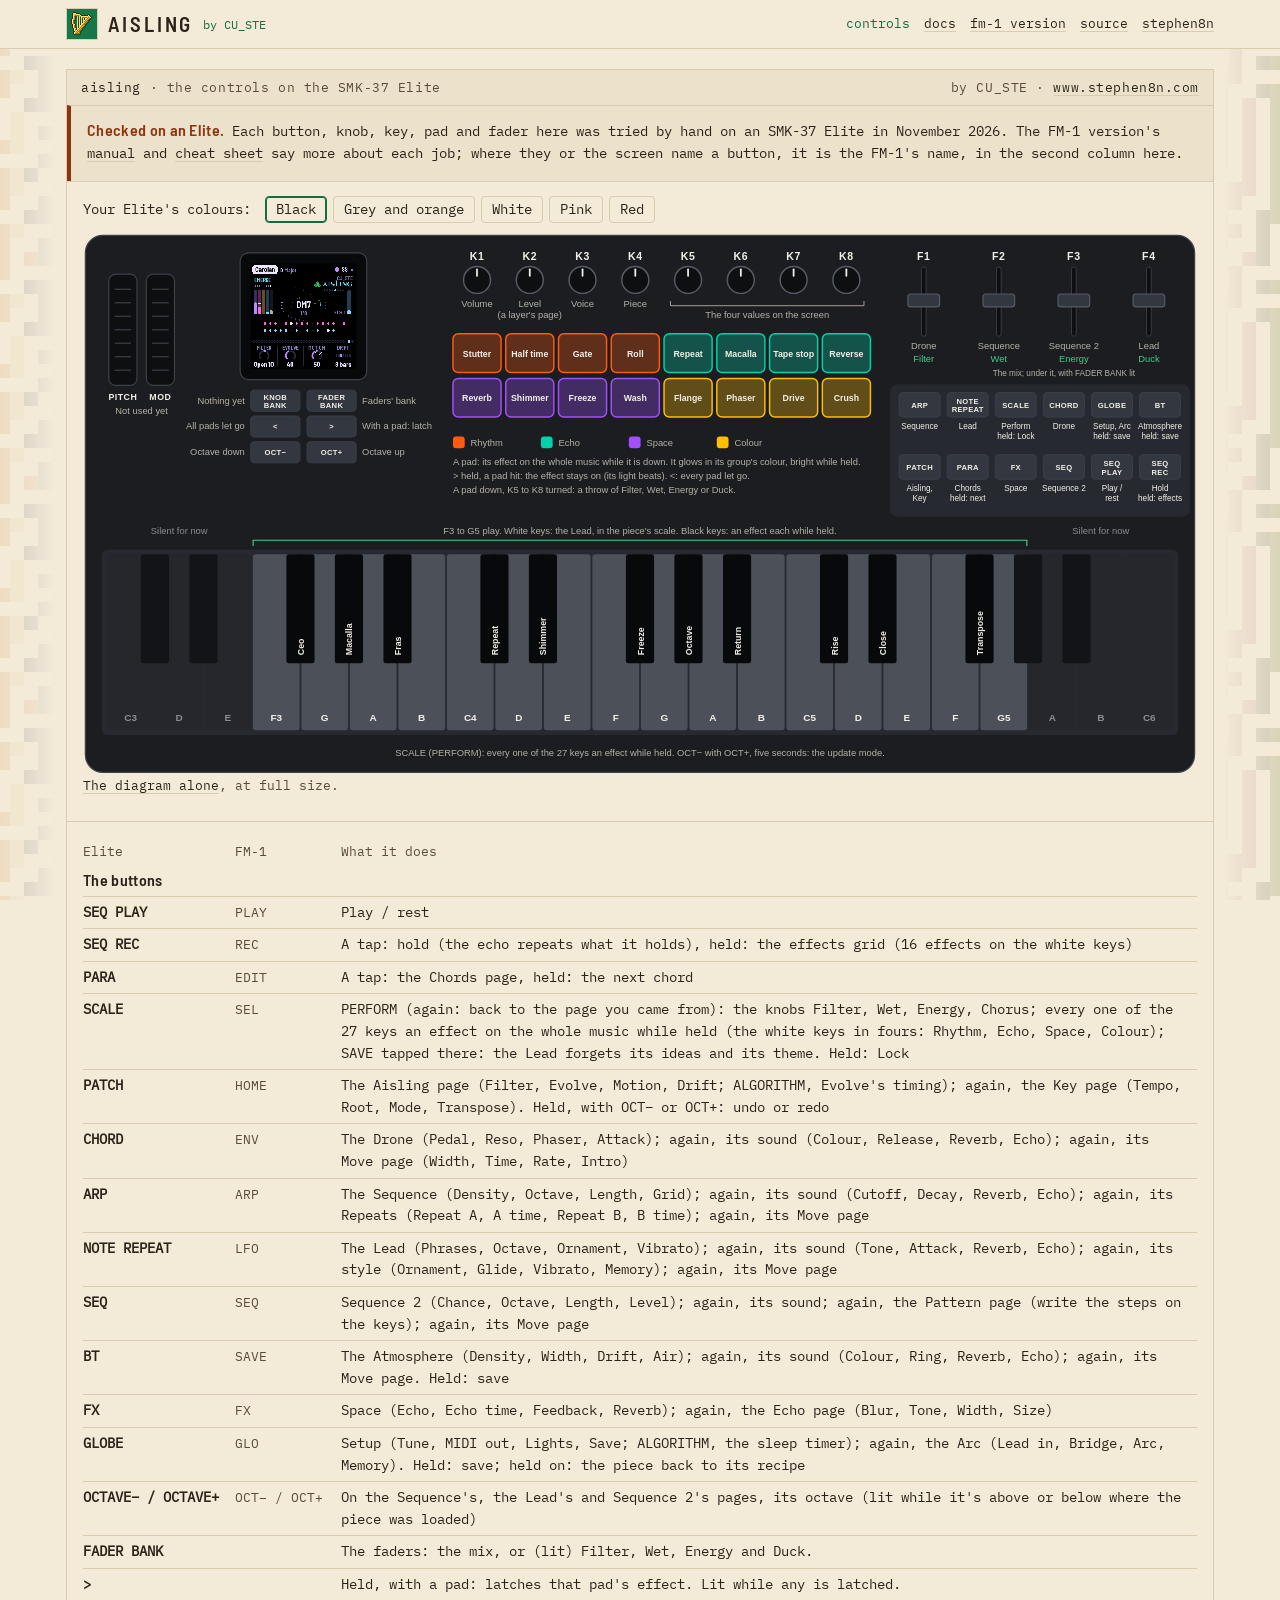
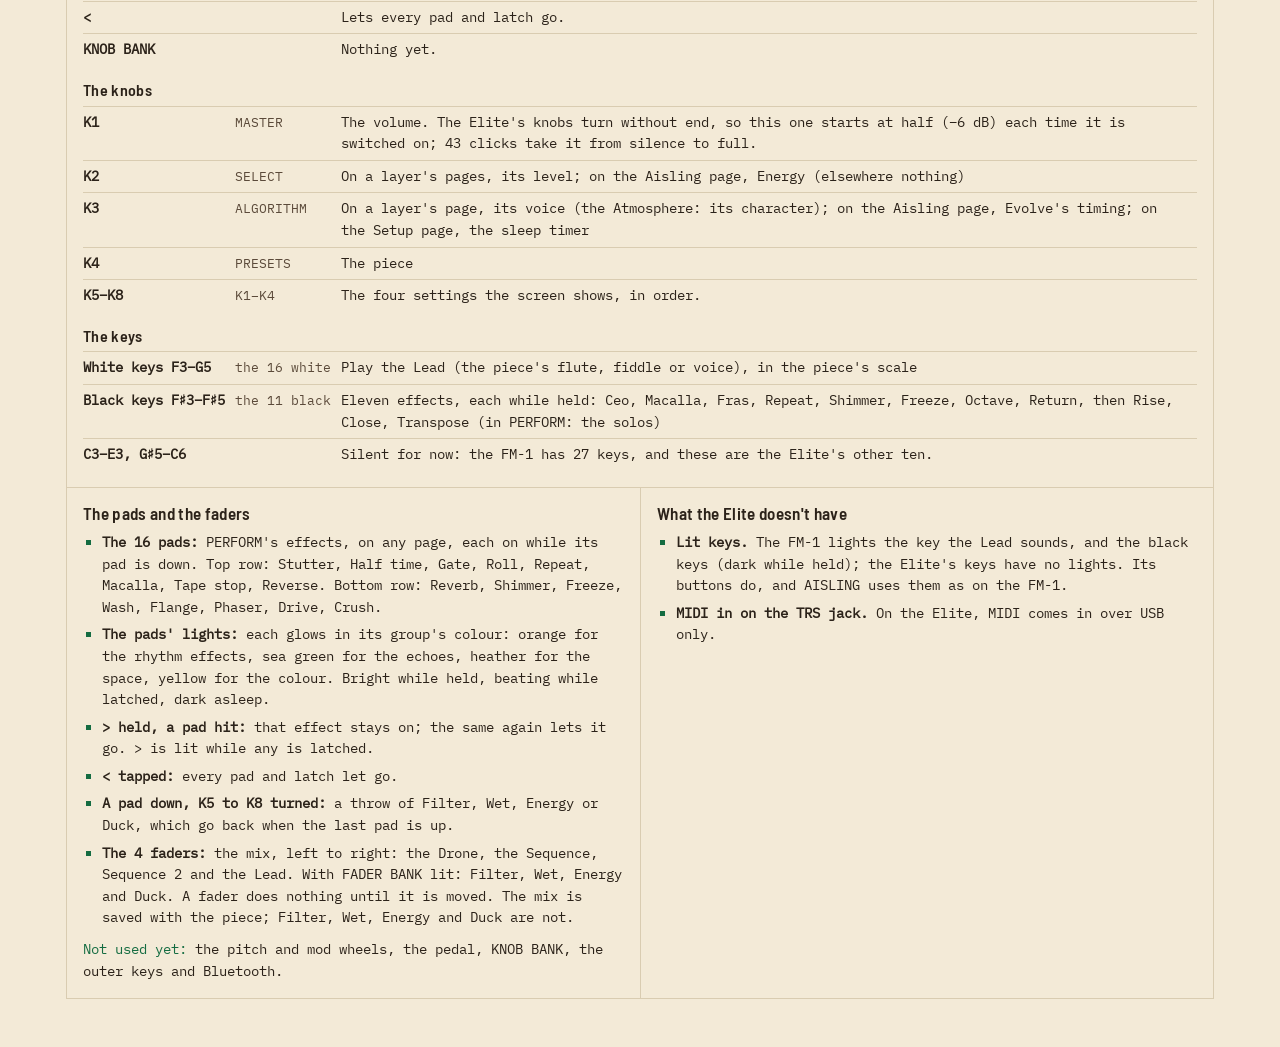
==== controls/index.html @ 92a0651e "Site for AISLING on the SMK-37 Elite (from e563127)" ====
<!doctype html>
<html lang="en">
<head>
<meta charset="utf-8">
<meta name="viewport" content="width=device-width, initial-scale=1">
<title>AISLING on the SMK-37 Elite · the controls</title>
<meta name="description" content="Which of the SMK-37 Elite's buttons, knobs and keys does each of the FM-1's jobs in AISLING, its pads and faders, and what it doesn't use yet.">
<style>
/* This site's own, on the FM-1 site's bench (web/brand/site.css) */
.notice { border-left: 4px solid var(--brand-rust); background: var(--brand-strip); }
.notice p { margin: 0 0 8px; }
.notice p:last-child { margin-bottom: 0; }
.notice strong { font: 600 16px/1.3 var(--brand-display); letter-spacing: .02em; color: var(--brand-rust); }
.pane p { margin: 0 0 10px; }
.pane p:last-child { margin-bottom: 0; }
.pane p b, td b, td i { font-weight: 400; font-style: normal; color: var(--brand-green); }
.bh { margin: 0 0 10px; }
p.small { color: var(--brand-muted); font-size: 12.5px; }
.wrap { overflow-x: auto; }
svg.skp { display: block; width: 100%; min-width: 1100px; height: auto; }
.skins { margin: 0 0 10px; }
.skins button { font: inherit; margin-left: 6px; padding: 2px 10px; border: 1px solid var(--brand-rule); border-radius: 4px;
                background: transparent; color: inherit; cursor: pointer; }
.skins button[aria-pressed="true"] { border-color: var(--brand-green); box-shadow: inset 0 0 0 1px var(--brand-green); }
table { border-collapse: collapse; width: 100%; }
th, td { text-align: left; vertical-align: top; padding: 5px 10px 5px 0; border-top: 1px solid var(--brand-rule); }
thead th { font-weight: 400; font-size: 12.5px; color: var(--brand-muted); border-top: 0; }
tbody th { font-weight: 600; white-space: nowrap; }
td.fm1 { font: 400 12.5px/1.6 var(--brand-mono); color: var(--brand-muted); white-space: nowrap; }
tr.sub th { padding-top: 14px; font: 600 16px/1.3 var(--brand-display); letter-spacing: .02em; border-top: 0; }
tbody:first-of-type tr.sub th { padding-top: 4px; }
ul.plain { list-style: square; padding-left: 1.2rem; margin: 0 0 10px; }
ul.plain li { margin: 0 0 6px; }
ul.plain li::marker { color: var(--brand-green); }
@media (max-width: 47.99rem) {
  /* a phone: each row's names on one line, what it does under them */
  thead { position: absolute; width: 1px; height: 1px; overflow: hidden; clip: rect(0 0 0 0); }
  table, tbody { display: block; }
  tr { display: grid; grid-template-columns: auto minmax(0, 1fr); column-gap: 12px; padding: 6px 0;
       border-top: 1px solid var(--brand-rule); }
  tr.sub { border-top: 0; padding: 0; }
  th, td { padding: 0; border-top: 0; }
  tbody th { white-space: normal; }
  td.fm1:not(:empty)::before { content: "FM-1 "; }
  td:last-child { grid-column: 1 / -1; padding-top: 2px; }
  tr.sub th { grid-column: 1 / -1; }
}
</style>
<link rel="canonical" href="https://stephencummins.github.io/smk37-aisling/controls/">
<meta name="theme-color" content="#f3ead7">
<link rel="icon" type="image/svg+xml" href="../favicon.svg">
<link rel="icon" type="image/png" sizes="32x32" href="../favicon-32.png">
<link rel="apple-touch-icon" href="../apple-touch-icon.png">
<link rel="preload" as="font" type="font/woff2" crossorigin href="../fonts/BarlowSemiCondensed-SemiBold.woff2">
<link rel="preload" as="font" type="font/woff2" crossorigin href="../fonts/IBMPlexMono-Regular.woff2">
<link rel="stylesheet" href="../site.css">
<script src="../wall.js" defer></script>
</head>
<body>
<div class="wall" data-art="controls" aria-hidden="true"></div>
<div class="sitebar"><div class="sitebar-in">
<a class="sitebar-home" href="../" title="AISLING: the home page"><img class="sitebar-mark" src="../mark.png" width="30" height="30" alt=""><span class="sitebar-name">AISLING</span><span class="sitebar-by">by CU_STE</span></a>
<nav class="sitebar-nav" aria-label="AISLING's pages"><a href="../controls/" title="The Elite's buttons, knobs and keys, and the FM-1 job each does" aria-current="page">controls</a><a href="../docs/" title="How the port works: the flash, the pins, building, testing, and what's still open">docs</a><a href="https://aisling.stephen8n.com/" title="AISLING on the FM-1: install it, the manual, the emulator, the visualiser">fm-1 version</a><a href="https://github.com/stephencummins/smk37-aisling" title="The code, on GitHub: one tree for the FM-1 and the Elite">source</a><a href="https://www.stephen8n.com" title="Stephen Cummins's other things">stephen8n</a></nav>
</div></div>
<main class="bench">
<div class="strip">
<h1 class="lab"><b>aisling</b> · the controls on the SMK-37 Elite</h1>
<p class="lab">by CU_STE · <a href="https://www.stephen8n.com">www.stephen8n.com</a></p>
</div>
<div class="pane notice" role="note">
<p><strong>Checked on an Elite.</strong> Each button, knob, key, pad and fader here was tried by hand on an SMK-37
Elite in November 2026. The FM-1
version's <a href="https://aisling.stephen8n.com/manual/">manual</a> and <a href="https://aisling.stephen8n.com/cheat/">cheat sheet</a> say more about each job; where
they or the screen name a button, it is the FM-1's name, in the second column here.</p>
</div>
<div class="pane wrap">
<p class="skins" id="skins" hidden>Your Elite's colours: <button type="button" value="black" aria-pressed="false">Black</button><button type="button" value="grey" aria-pressed="false">Grey and orange</button><button type="button" value="white" aria-pressed="false">White</button><button type="button" value="pink" aria-pressed="false">Pink</button><button type="button" value="red" aria-pressed="false">Red</button></p>
<svg xmlns="http://www.w3.org/2000/svg" class="skp" viewBox="0 0 1900 924" role="img" aria-label="The SMK-37 Elite's panel running AISLING, each control labelled with what it does"><style>svg.skp{--body:#1b1d21;--tray:#26292f;--edge:#3d4149;--ink:#f1efe6;--muted:#b4b1a4;--dim:#8a8d94;--trayink:#f1efe6;--knob:#0e0f11;--knobedge:#565b65;--mark:#f1efe6;--well:#0e0f11;--btn:#33373f;--btnink:#f1efe6;--cap:#33373f;--accent:#3fce86;--wheel:#0e0f11;--pad:#1b1d21;--kb:#08090a;--kboff:#131417;--kbink:#f1efe6;--kw:#4c5059;--kwoff:#25272c;--kwink:#f1efe6;--kwoffink:#8a8d94;}svg.skp[data-skin="grey"]{--body:#8d9198;--tray:#7c8087;--edge:#676b72;--ink:#111214;--muted:#222427;--dim:#3c3e42;--trayink:#111214;--knob:#ee6a1f;--knobedge:#b34a0c;--mark:#1b1d21;--well:#1b1d21;--btn:#ee6a1f;--btnink:#1b1d21;--cap:#ee6a1f;--accent:#5a1d00;--wheel:#ee6a1f;--pad:#f4f1ea;--kb:#ee6a1f;--kboff:#c99a7c;--kbink:#1b1d21;--kw:#f1efe6;--kwoff:#c4c3be;--kwink:#1b1d21;--kwoffink:#2b2d32;}svg.skp[data-skin="white"]{--body:#ecebe8;--tray:#dcdbd7;--edge:#b4b3ae;--ink:#111214;--muted:#222427;--dim:#3c3e42;--trayink:#111214;--knob:#1b1d21;--knobedge:#4a4d54;--mark:#f1efe6;--well:#1b1d21;--btn:#1b1d21;--btnink:#f1efe6;--cap:#1b1d21;--accent:#0f7a49;--wheel:#1b1d21;--pad:#f4f1ea;--kb:#0e0f11;--kboff:#55585e;--kbink:#f1efe6;--kw:#f1efe6;--kwoff:#a9aaad;--kwink:#1b1d21;--kwoffink:#2b2d32;}svg.skp[data-skin="pink"]{--body:#f2b9c6;--tray:#e6a3b3;--edge:#c98496;--ink:#111214;--muted:#222427;--dim:#3c3e42;--trayink:#111214;--knob:#1b1d21;--knobedge:#4a4d54;--mark:#f1efe6;--well:#1b1d21;--btn:#1b1d21;--btnink:#f1efe6;--cap:#1b1d21;--accent:#7a1436;--wheel:#1b1d21;--pad:#f4f1ea;--kb:#0e0f11;--kboff:#5a4a50;--kbink:#f1efe6;--kw:#f1efe6;--kwoff:#b9a4aa;--kwink:#1b1d21;--kwoffink:#2b2d32;}svg.skp[data-skin="red"]{--body:#d63a34;--tray:#bd2d28;--edge:#96211d;--ink:#ffffff;--muted:#ffe9e6;--dim:#f7c9c4;--trayink:#ffffff;--knob:#0e0f11;--knobedge:#4a4d54;--mark:#f1efe6;--well:#0e0f11;--btn:#1b1d21;--btnink:#f1efe6;--cap:#1b1d21;--accent:#ffe9a8;--wheel:#0e0f11;--pad:#1b1d21;--kb:#0e0f11;--kboff:#5a3a39;--kbink:#f1efe6;--kw:#f1efe6;--kwoff:#b08f8d;--kwink:#1b1d21;--kwoffink:#2b2d32;}svg.skp text{font-family:'Helvetica Neue', Helvetica, Arial, sans-serif}svg.skp .body{fill:var(--body);stroke:var(--edge)}svg.skp .tray{fill:var(--tray)}svg.skp .knob{fill:var(--knob);stroke:var(--knobedge)}svg.skp .mark{stroke:var(--mark)}svg.skp .well{fill:var(--well);stroke:var(--edge)}svg.skp .tick{stroke:var(--edge)}svg.skp .glass{fill:#08090a;stroke:var(--edge)}svg.skp .b{fill:var(--btn);stroke:var(--edge)}svg.skp .cap{fill:var(--cap);stroke:var(--knobedge)}svg.skp .rule{fill:none;stroke:var(--muted)}svg.skp .acc{fill:none;stroke:var(--accent)}svg.skp .lbl{font-weight:600;font-size:18px;fill:var(--ink);letter-spacing:.06em}svg.skp .lbl.small{font-size:15px}svg.skp .btn{font-weight:600;font-size:13px;fill:var(--btnink);letter-spacing:.04em}svg.skp .what{font-size:16px;fill:var(--muted)}svg.skp .what.tray{font-size:14px;fill:var(--trayink)}svg.skp .what.small{font-size:14px}svg.skp .what.green{fill:var(--accent)}svg.skp .what.dim{fill:var(--dim)}svg.skp .pad{font-weight:600;font-size:15px;fill:var(--ink)}svg.skp .key{font-weight:600;font-size:17px;fill:var(--kwink)}svg.skp .key.off{fill:var(--kwoffink)}svg.skp .fx{font-weight:600;font-size:15px;fill:var(--kbink)}svg.skp .wheel{fill:var(--wheel);stroke:var(--edge)}svg.skp .padbase{fill:var(--pad)}svg.skp .kb{fill:var(--kb)}svg.skp .kboff{fill:var(--kboff)}svg.skp .kwoff{fill:var(--kwoff)}svg.skp .kw{fill:var(--kw)}</style><rect x="4" y="4" width="1892" height="916" rx="30" class="body" stroke-width="2"/><rect x="44" y="70" width="48" height="190" rx="12" class="wheel" stroke-width="2"/><line x1="54" y1="96" x2="82" y2="96" class="tick" stroke-width="2"/><line x1="54" y1="119" x2="82" y2="119" class="tick" stroke-width="2"/><line x1="54" y1="142" x2="82" y2="142" class="tick" stroke-width="2"/><line x1="54" y1="165" x2="82" y2="165" class="tick" stroke-width="2"/><line x1="54" y1="188" x2="82" y2="188" class="tick" stroke-width="2"/><line x1="54" y1="211" x2="82" y2="211" class="tick" stroke-width="2"/><line x1="54" y1="234" x2="82" y2="234" class="tick" stroke-width="2"/><text x="68.0" y="284.0" text-anchor="middle" class="lbl small">PITCH</text><rect x="108" y="70" width="48" height="190" rx="12" class="wheel" stroke-width="2"/><line x1="118" y1="96" x2="146" y2="96" class="tick" stroke-width="2"/><line x1="118" y1="119" x2="146" y2="119" class="tick" stroke-width="2"/><line x1="118" y1="142" x2="146" y2="142" class="tick" stroke-width="2"/><line x1="118" y1="165" x2="146" y2="165" class="tick" stroke-width="2"/><line x1="118" y1="188" x2="146" y2="188" class="tick" stroke-width="2"/><line x1="118" y1="211" x2="146" y2="211" class="tick" stroke-width="2"/><line x1="118" y1="234" x2="146" y2="234" class="tick" stroke-width="2"/><text x="132.0" y="284.0" text-anchor="middle" class="lbl small">MOD</text><text x="100.0" y="308.0" text-anchor="middle" class="what">Not used yet</text><rect x="268" y="34" width="216" height="216" rx="14" class="glass" stroke-width="2"/><image x="286" y="52" width="180" height="180" href="[data-uri]" style="image-rendering:pixelated"/><rect x="286" y="268" width="84" height="36" rx="7" class="b" stroke-width="1.5"/><text x="328.0" y="284.0" text-anchor="middle" class="btn">KNOB</text><text x="328.0" y="299.0" text-anchor="middle" class="btn">BANK</text><text x="276.0" y="291.0" text-anchor="end" class="what">Nothing yet</text><rect x="382" y="268" width="84" height="36" rx="7" class="b" stroke-width="1.5"/><text x="424.0" y="284.0" text-anchor="middle" class="btn">FADER</text><text x="424.0" y="299.0" text-anchor="middle" class="btn">BANK</text><text x="476.0" y="291.0" text-anchor="start" class="what">Faders' bank</text><rect x="286" y="312" width="84" height="36" rx="7" class="b" stroke-width="1.5"/><text x="328.0" y="335.0" text-anchor="middle" class="btn">&lt;</text><text x="276.0" y="335.0" text-anchor="end" class="what">All pads let go</text><rect x="382" y="312" width="84" height="36" rx="7" class="b" stroke-width="1.5"/><text x="424.0" y="335.0" text-anchor="middle" class="btn">&gt;</text><text x="476.0" y="335.0" text-anchor="start" class="what">With a pad: latch</text><rect x="286" y="356" width="84" height="36" rx="7" class="b" stroke-width="1.5"/><text x="328.0" y="379.0" text-anchor="middle" class="btn">OCT−</text><text x="276.0" y="379.0" text-anchor="end" class="what">Octave down</text><rect x="382" y="356" width="84" height="36" rx="7" class="b" stroke-width="1.5"/><text x="424.0" y="379.0" text-anchor="middle" class="btn">OCT+</text><text x="476.0" y="379.0" text-anchor="start" class="what">Octave up</text><circle cx="672" cy="80" r="23" class="knob" stroke-width="2.5"/><line x1="672" y1="62" x2="672" y2="73" class="mark" stroke-width="3" stroke-linecap="round"/><text x="672.0" y="46.0" text-anchor="middle" class="lbl">K1</text><text x="672.0" y="126.0" text-anchor="middle" class="what">Volume</text><circle cx="762" cy="80" r="23" class="knob" stroke-width="2.5"/><line x1="762" y1="62" x2="762" y2="73" class="mark" stroke-width="3" stroke-linecap="round"/><text x="762.0" y="46.0" text-anchor="middle" class="lbl">K2</text><text x="762.0" y="126.0" text-anchor="middle" class="what">Level</text><text x="762.0" y="145.0" text-anchor="middle" class="what">(a layer's page)</text><circle cx="852" cy="80" r="23" class="knob" stroke-width="2.5"/><line x1="852" y1="62" x2="852" y2="73" class="mark" stroke-width="3" stroke-linecap="round"/><text x="852.0" y="46.0" text-anchor="middle" class="lbl">K3</text><text x="852.0" y="126.0" text-anchor="middle" class="what">Voice</text><circle cx="942" cy="80" r="23" class="knob" stroke-width="2.5"/><line x1="942" y1="62" x2="942" y2="73" class="mark" stroke-width="3" stroke-linecap="round"/><text x="942.0" y="46.0" text-anchor="middle" class="lbl">K4</text><text x="942.0" y="126.0" text-anchor="middle" class="what">Piece</text><circle cx="1032" cy="80" r="23" class="knob" stroke-width="2.5"/><line x1="1032" y1="62" x2="1032" y2="73" class="mark" stroke-width="3" stroke-linecap="round"/><text x="1032.0" y="46.0" text-anchor="middle" class="lbl">K5</text><circle cx="1122" cy="80" r="23" class="knob" stroke-width="2.5"/><line x1="1122" y1="62" x2="1122" y2="73" class="mark" stroke-width="3" stroke-linecap="round"/><text x="1122.0" y="46.0" text-anchor="middle" class="lbl">K6</text><circle cx="1212" cy="80" r="23" class="knob" stroke-width="2.5"/><line x1="1212" y1="62" x2="1212" y2="73" class="mark" stroke-width="3" stroke-linecap="round"/><text x="1212.0" y="46.0" text-anchor="middle" class="lbl">K7</text><circle cx="1302" cy="80" r="23" class="knob" stroke-width="2.5"/><line x1="1302" y1="62" x2="1302" y2="73" class="mark" stroke-width="3" stroke-linecap="round"/><text x="1302.0" y="46.0" text-anchor="middle" class="lbl">K8</text><path d="M1002 116 v8 H1332 v-8" class="rule" stroke-width="1.5"/><text x="1167.0" y="145.0" text-anchor="middle" class="what">The four values on the screen</text><rect x="631" y="172" width="82" height="66" rx="9" class="padbase"/><rect x="631" y="172" width="82" height="66" rx="9" fill="#FF5A10" fill-opacity=".3" stroke="#FF5A10" stroke-width="2.5"/><text x="672.0" y="211.0" text-anchor="middle" class="pad">Stutter</text><rect x="721" y="172" width="82" height="66" rx="9" class="padbase"/><rect x="721" y="172" width="82" height="66" rx="9" fill="#FF5A10" fill-opacity=".3" stroke="#FF5A10" stroke-width="2.5"/><text x="762.0" y="211.0" text-anchor="middle" class="pad">Half time</text><rect x="811" y="172" width="82" height="66" rx="9" class="padbase"/><rect x="811" y="172" width="82" height="66" rx="9" fill="#FF5A10" fill-opacity=".3" stroke="#FF5A10" stroke-width="2.5"/><text x="852.0" y="211.0" text-anchor="middle" class="pad">Gate</text><rect x="901" y="172" width="82" height="66" rx="9" class="padbase"/><rect x="901" y="172" width="82" height="66" rx="9" fill="#FF5A10" fill-opacity=".3" stroke="#FF5A10" stroke-width="2.5"/><text x="942.0" y="211.0" text-anchor="middle" class="pad">Roll</text><rect x="991" y="172" width="82" height="66" rx="9" class="padbase"/><rect x="991" y="172" width="82" height="66" rx="9" fill="#00D2AA" fill-opacity=".3" stroke="#00D2AA" stroke-width="2.5"/><text x="1032.0" y="211.0" text-anchor="middle" class="pad">Repeat</text><rect x="1081" y="172" width="82" height="66" rx="9" class="padbase"/><rect x="1081" y="172" width="82" height="66" rx="9" fill="#00D2AA" fill-opacity=".3" stroke="#00D2AA" stroke-width="2.5"/><text x="1122.0" y="211.0" text-anchor="middle" class="pad">Macalla</text><rect x="1171" y="172" width="82" height="66" rx="9" class="padbase"/><rect x="1171" y="172" width="82" height="66" rx="9" fill="#00D2AA" fill-opacity=".3" stroke="#00D2AA" stroke-width="2.5"/><text x="1212.0" y="211.0" text-anchor="middle" class="pad">Tape stop</text><rect x="1261" y="172" width="82" height="66" rx="9" class="padbase"/><rect x="1261" y="172" width="82" height="66" rx="9" fill="#00D2AA" fill-opacity=".3" stroke="#00D2AA" stroke-width="2.5"/><text x="1302.0" y="211.0" text-anchor="middle" class="pad">Reverse</text><rect x="631" y="248" width="82" height="66" rx="9" class="padbase"/><rect x="631" y="248" width="82" height="66" rx="9" fill="#A050FF" fill-opacity=".3" stroke="#A050FF" stroke-width="2.5"/><text x="672.0" y="287.0" text-anchor="middle" class="pad">Reverb</text><rect x="721" y="248" width="82" height="66" rx="9" class="padbase"/><rect x="721" y="248" width="82" height="66" rx="9" fill="#A050FF" fill-opacity=".3" stroke="#A050FF" stroke-width="2.5"/><text x="762.0" y="287.0" text-anchor="middle" class="pad">Shimmer</text><rect x="811" y="248" width="82" height="66" rx="9" class="padbase"/><rect x="811" y="248" width="82" height="66" rx="9" fill="#A050FF" fill-opacity=".3" stroke="#A050FF" stroke-width="2.5"/><text x="852.0" y="287.0" text-anchor="middle" class="pad">Freeze</text><rect x="901" y="248" width="82" height="66" rx="9" class="padbase"/><rect x="901" y="248" width="82" height="66" rx="9" fill="#A050FF" fill-opacity=".3" stroke="#A050FF" stroke-width="2.5"/><text x="942.0" y="287.0" text-anchor="middle" class="pad">Wash</text><rect x="991" y="248" width="82" height="66" rx="9" class="padbase"/><rect x="991" y="248" width="82" height="66" rx="9" fill="#FFBE00" fill-opacity=".3" stroke="#FFBE00" stroke-width="2.5"/><text x="1032.0" y="287.0" text-anchor="middle" class="pad">Flange</text><rect x="1081" y="248" width="82" height="66" rx="9" class="padbase"/><rect x="1081" y="248" width="82" height="66" rx="9" fill="#FFBE00" fill-opacity=".3" stroke="#FFBE00" stroke-width="2.5"/><text x="1122.0" y="287.0" text-anchor="middle" class="pad">Phaser</text><rect x="1171" y="248" width="82" height="66" rx="9" class="padbase"/><rect x="1171" y="248" width="82" height="66" rx="9" fill="#FFBE00" fill-opacity=".3" stroke="#FFBE00" stroke-width="2.5"/><text x="1212.0" y="287.0" text-anchor="middle" class="pad">Drive</text><rect x="1261" y="248" width="82" height="66" rx="9" class="padbase"/><rect x="1261" y="248" width="82" height="66" rx="9" fill="#FFBE00" fill-opacity=".3" stroke="#FFBE00" stroke-width="2.5"/><text x="1302.0" y="287.0" text-anchor="middle" class="pad">Crush</text><rect x="631" y="347" width="20" height="20" rx="5" fill="#FF5A10"/><text x="661.0" y="363.0" text-anchor="start" class="what">Rhythm</text><rect x="781" y="347" width="20" height="20" rx="5" fill="#00D2AA"/><text x="811.0" y="363.0" text-anchor="start" class="what">Echo</text><rect x="931" y="347" width="20" height="20" rx="5" fill="#A050FF"/><text x="961.0" y="363.0" text-anchor="start" class="what">Space</text><rect x="1081" y="347" width="20" height="20" rx="5" fill="#FFBE00"/><text x="1111.0" y="363.0" text-anchor="start" class="what">Colour</text><text x="631.0" y="396.0" text-anchor="start" class="what">A pad: its effect on the whole music while it is down. It glows in its group's colour, bright while held.</text><text x="631.0" y="420.0" text-anchor="start" class="what">&gt; held, a pad hit: the effect stays on (its light beats).   &lt;: every pad let go.</text><text x="631.0" y="444.0" text-anchor="start" class="what">A pad down, K5 to K8 turned: a throw of Filter, Wet, Energy or Duck.</text><text x="1434.0" y="46.0" text-anchor="middle" class="lbl">F1</text><rect x="1430" y="58" width="8" height="118" rx="4" class="well" stroke-width="1.5"/><rect x="1407" y="104" width="54" height="22" rx="5" class="cap" stroke-width="2"/><text x="1434.0" y="198.0" text-anchor="middle" class="what">Drone</text><text x="1434.0" y="220.0" text-anchor="middle" class="what green">Filter</text><text x="1562.0" y="46.0" text-anchor="middle" class="lbl">F2</text><rect x="1558" y="58" width="8" height="118" rx="4" class="well" stroke-width="1.5"/><rect x="1535" y="104" width="54" height="22" rx="5" class="cap" stroke-width="2"/><text x="1562.0" y="198.0" text-anchor="middle" class="what">Sequence</text><text x="1562.0" y="220.0" text-anchor="middle" class="what green">Wet</text><text x="1690.0" y="46.0" text-anchor="middle" class="lbl">F3</text><rect x="1686" y="58" width="8" height="118" rx="4" class="well" stroke-width="1.5"/><rect x="1663" y="104" width="54" height="22" rx="5" class="cap" stroke-width="2"/><text x="1690.0" y="198.0" text-anchor="middle" class="what">Sequence 2</text><text x="1690.0" y="220.0" text-anchor="middle" class="what green">Energy</text><text x="1818.0" y="46.0" text-anchor="middle" class="lbl">F4</text><rect x="1814" y="58" width="8" height="118" rx="4" class="well" stroke-width="1.5"/><rect x="1791" y="104" width="54" height="22" rx="5" class="cap" stroke-width="2"/><text x="1818.0" y="198.0" text-anchor="middle" class="what">Lead</text><text x="1818.0" y="220.0" text-anchor="middle" class="what green">Duck</text><text x="1673.0" y="244.0" text-anchor="middle" class="what small">The mix; under it, with FADER BANK lit</text><rect x="1376" y="258" width="512" height="226" rx="14" class="tray"/><rect x="1392" y="272" width="70" height="42" rx="7" class="b" stroke-width="1.5"/><text x="1427.0" y="298.0" text-anchor="middle" class="btn">ARP</text><text x="1427.0" y="334.0" text-anchor="middle" class="what tray">Sequence</text><rect x="1474" y="272" width="70" height="42" rx="7" class="b" stroke-width="1.5"/><text x="1509.0" y="291.0" text-anchor="middle" class="btn">NOTE</text><text x="1509.0" y="306.0" text-anchor="middle" class="btn">REPEAT</text><text x="1509.0" y="334.0" text-anchor="middle" class="what tray">Lead</text><rect x="1556" y="272" width="70" height="42" rx="7" class="b" stroke-width="1.5"/><text x="1591.0" y="298.0" text-anchor="middle" class="btn">SCALE</text><text x="1591.0" y="334.0" text-anchor="middle" class="what tray">Perform</text><text x="1591.0" y="351.0" text-anchor="middle" class="what tray">held: Lock</text><rect x="1638" y="272" width="70" height="42" rx="7" class="b" stroke-width="1.5"/><text x="1673.0" y="298.0" text-anchor="middle" class="btn">CHORD</text><text x="1673.0" y="334.0" text-anchor="middle" class="what tray">Drone</text><rect x="1720" y="272" width="70" height="42" rx="7" class="b" stroke-width="1.5"/><text x="1755.0" y="298.0" text-anchor="middle" class="btn">GLOBE</text><text x="1755.0" y="334.0" text-anchor="middle" class="what tray">Setup, Arc</text><text x="1755.0" y="351.0" text-anchor="middle" class="what tray">held: save</text><rect x="1802" y="272" width="70" height="42" rx="7" class="b" stroke-width="1.5"/><text x="1837.0" y="298.0" text-anchor="middle" class="btn">BT</text><text x="1837.0" y="334.0" text-anchor="middle" class="what tray">Atmosphere</text><text x="1837.0" y="351.0" text-anchor="middle" class="what tray">held: save</text><rect x="1392" y="378" width="70" height="42" rx="7" class="b" stroke-width="1.5"/><text x="1427.0" y="404.0" text-anchor="middle" class="btn">PATCH</text><text x="1427.0" y="440.0" text-anchor="middle" class="what tray">Aisling,</text><text x="1427.0" y="457.0" text-anchor="middle" class="what tray">Key</text><rect x="1474" y="378" width="70" height="42" rx="7" class="b" stroke-width="1.5"/><text x="1509.0" y="404.0" text-anchor="middle" class="btn">PARA</text><text x="1509.0" y="440.0" text-anchor="middle" class="what tray">Chords</text><text x="1509.0" y="457.0" text-anchor="middle" class="what tray">held: next</text><rect x="1556" y="378" width="70" height="42" rx="7" class="b" stroke-width="1.5"/><text x="1591.0" y="404.0" text-anchor="middle" class="btn">FX</text><text x="1591.0" y="440.0" text-anchor="middle" class="what tray">Space</text><rect x="1638" y="378" width="70" height="42" rx="7" class="b" stroke-width="1.5"/><text x="1673.0" y="404.0" text-anchor="middle" class="btn">SEQ</text><text x="1673.0" y="440.0" text-anchor="middle" class="what tray">Sequence 2</text><rect x="1720" y="378" width="70" height="42" rx="7" class="b" stroke-width="1.5"/><text x="1755.0" y="397.0" text-anchor="middle" class="btn">SEQ</text><text x="1755.0" y="412.0" text-anchor="middle" class="btn">PLAY</text><text x="1755.0" y="440.0" text-anchor="middle" class="what tray">Play /</text><text x="1755.0" y="457.0" text-anchor="middle" class="what tray">rest</text><rect x="1802" y="378" width="70" height="42" rx="7" class="b" stroke-width="1.5"/><text x="1837.0" y="397.0" text-anchor="middle" class="btn">SEQ</text><text x="1837.0" y="412.0" text-anchor="middle" class="btn">REC</text><text x="1837.0" y="440.0" text-anchor="middle" class="what tray">Hold</text><text x="1837.0" y="457.0" text-anchor="middle" class="what tray">held: effects</text><rect x="32" y="540" width="1836" height="316" rx="10" class="tray"/><rect x="41.5" y="548" width="79.7" height="300" rx="5" class="kwoff"/><text x="81.4" y="832.0" text-anchor="middle" class="key off">C3</text><rect x="124.2" y="548" width="79.7" height="300" rx="5" class="kwoff"/><text x="164.1" y="832.0" text-anchor="middle" class="key off">D</text><rect x="207.0" y="548" width="79.7" height="300" rx="5" class="kwoff"/><text x="246.8" y="832.0" text-anchor="middle" class="key off">E</text><rect x="289.7" y="548" width="79.7" height="300" rx="5" class="kw"/><text x="329.5" y="832.0" text-anchor="middle" class="key">F3</text><rect x="372.4" y="548" width="79.7" height="300" rx="5" class="kw"/><text x="412.3" y="832.0" text-anchor="middle" class="key">G</text><rect x="455.1" y="548" width="79.7" height="300" rx="5" class="kw"/><text x="495.0" y="832.0" text-anchor="middle" class="key">A</text><rect x="537.9" y="548" width="79.7" height="300" rx="5" class="kw"/><text x="577.7" y="832.0" text-anchor="middle" class="key">B</text><rect x="620.6" y="548" width="79.7" height="300" rx="5" class="kw"/><text x="660.5" y="832.0" text-anchor="middle" class="key">C4</text><rect x="703.3" y="548" width="79.7" height="300" rx="5" class="kw"/><text x="743.2" y="832.0" text-anchor="middle" class="key">D</text><rect x="786.0" y="548" width="79.7" height="300" rx="5" class="kw"/><text x="825.9" y="832.0" text-anchor="middle" class="key">E</text><rect x="868.8" y="548" width="79.7" height="300" rx="5" class="kw"/><text x="908.6" y="832.0" text-anchor="middle" class="key">F</text><rect x="951.5" y="548" width="79.7" height="300" rx="5" class="kw"/><text x="991.4" y="832.0" text-anchor="middle" class="key">G</text><rect x="1034.2" y="548" width="79.7" height="300" rx="5" class="kw"/><text x="1074.1" y="832.0" text-anchor="middle" class="key">A</text><rect x="1117.0" y="548" width="79.7" height="300" rx="5" class="kw"/><text x="1156.8" y="832.0" text-anchor="middle" class="key">B</text><rect x="1199.7" y="548" width="79.7" height="300" rx="5" class="kw"/><text x="1239.5" y="832.0" text-anchor="middle" class="key">C5</text><rect x="1282.4" y="548" width="79.7" height="300" rx="5" class="kw"/><text x="1322.3" y="832.0" text-anchor="middle" class="key">D</text><rect x="1365.1" y="548" width="79.7" height="300" rx="5" class="kw"/><text x="1405.0" y="832.0" text-anchor="middle" class="key">E</text><rect x="1447.9" y="548" width="79.7" height="300" rx="5" class="kw"/><text x="1487.7" y="832.0" text-anchor="middle" class="key">F</text><rect x="1530.6" y="548" width="79.7" height="300" rx="5" class="kw"/><text x="1570.5" y="832.0" text-anchor="middle" class="key">G5</text><rect x="1613.3" y="548" width="79.7" height="300" rx="5" class="kwoff"/><text x="1653.2" y="832.0" text-anchor="middle" class="key off">A</text><rect x="1696.0" y="548" width="79.7" height="300" rx="5" class="kwoff"/><text x="1735.9" y="832.0" text-anchor="middle" class="key off">B</text><rect x="1778.8" y="548" width="79.7" height="300" rx="5" class="kwoff"/><text x="1818.6" y="832.0" text-anchor="middle" class="key off">C6</text><rect x="98.7" y="548" width="48" height="186" rx="4" class="kboff"/><rect x="181.5" y="548" width="48" height="186" rx="4" class="kboff"/><rect x="346.9" y="548" width="48" height="186" rx="4" class="kb"/><text transform="translate(376.9 720) rotate(-90)" class="fx">Ceo</text><rect x="429.6" y="548" width="48" height="186" rx="4" class="kb"/><text transform="translate(459.6 720) rotate(-90)" class="fx">Macalla</text><rect x="512.4" y="548" width="48" height="186" rx="4" class="kb"/><text transform="translate(542.4 720) rotate(-90)" class="fx">Fras</text><rect x="677.8" y="548" width="48" height="186" rx="4" class="kb"/><text transform="translate(707.8 720) rotate(-90)" class="fx">Repeat</text><rect x="760.5" y="548" width="48" height="186" rx="4" class="kb"/><text transform="translate(790.5 720) rotate(-90)" class="fx">Shimmer</text><rect x="926.0" y="548" width="48" height="186" rx="4" class="kb"/><text transform="translate(956.0 720) rotate(-90)" class="fx">Freeze</text><rect x="1008.7" y="548" width="48" height="186" rx="4" class="kb"/><text transform="translate(1038.7 720) rotate(-90)" class="fx">Octave</text><rect x="1091.5" y="548" width="48" height="186" rx="4" class="kb"/><text transform="translate(1121.5 720) rotate(-90)" class="fx">Return</text><rect x="1256.9" y="548" width="48" height="186" rx="4" class="kb"/><text transform="translate(1286.9 720) rotate(-90)" class="fx">Rise</text><rect x="1339.6" y="548" width="48" height="186" rx="4" class="kb"/><text transform="translate(1369.6 720) rotate(-90)" class="fx">Close</text><rect x="1505.1" y="548" width="48" height="186" rx="4" class="kb"/><text transform="translate(1535.1 720) rotate(-90)" class="fx">Transpose</text><rect x="1587.8" y="548" width="48" height="186" rx="4" class="kboff"/><rect x="1670.5" y="548" width="48" height="186" rx="4" class="kboff"/><path d="M290.2 534 v-10 H1609.8 v10" class="acc" stroke-width="2"/><text x="950.0" y="514.0" text-anchor="middle" class="what">F3 to G5 play. White keys: the Lead, in the piece's scale. Black keys: an effect each while held.</text><text x="164.1" y="514.0" text-anchor="middle" class="what dim">Silent for now</text><text x="1735.9" y="514.0" text-anchor="middle" class="what dim">Silent for now</text><text x="950.0" y="892.0" text-anchor="middle" class="what">SCALE (PERFORM): every one of the 27 keys an effect while held.   OCT− with OCT+, five seconds: the update mode.</text></svg>
<p class="small"><a href="../img/smk37-panel.svg">The diagram alone</a>, at full size.</p>
<script>
(function () {
  var svg = document.querySelector("svg.skp"), bar = document.getElementById("skins"), key = "aisling-smk37-skin";
  function set(k) {
    svg.setAttribute("data-skin", k);
    bar.querySelectorAll("button").forEach(function (b) { b.setAttribute("aria-pressed", b.value === k ? "true" : "false"); });
  }
  var k = "black";
  try { k = localStorage.getItem(key) || k; } catch (e) {}
  bar.hidden = false;
  set(bar.querySelector('button[value="' + k + '"]') ? k : "black");
  bar.addEventListener("click", function (e) {
    if (e.target.tagName !== "BUTTON") return;
    set(e.target.value);
    try { localStorage.setItem(key, e.target.value); } catch (x) {}
  });
})();
</script>
</div>
<div class="pane wrap">
<table>
<thead><tr><th scope="col">Elite</th><th scope="col">FM-1</th><th scope="col">What it does</th></tr></thead>
<tbody>
<tr class="sub"><th scope="rowgroup" colspan="3">The buttons</th></tr>
<tr><th scope="row">SEQ PLAY</th><td class="fm1">PLAY</td><td>Play / rest</td></tr>
<tr><th scope="row">SEQ REC</th><td class="fm1">REC</td><td>A tap: hold (the echo repeats what it holds), held: the effects grid (16 effects on the white keys)</td></tr>
<tr><th scope="row">PARA</th><td class="fm1">EDIT</td><td>A tap: the Chords page, held: the next chord</td></tr>
<tr><th scope="row">SCALE</th><td class="fm1">SEL</td><td>PERFORM (again: back to the page you came from): the knobs Filter, Wet, Energy, Chorus; every one of the 27 keys an effect on the whole music while held (the white keys in fours: Rhythm, Echo, Space, Colour); SAVE tapped there: the Lead forgets its ideas and its theme. Held: Lock</td></tr>
<tr><th scope="row">PATCH</th><td class="fm1">HOME</td><td>The Aisling page (Filter, Evolve, Motion, Drift; ALGORITHM, Evolve's timing); again, the Key page (Tempo, Root, Mode, Transpose). Held, with OCT− or OCT+: undo or redo</td></tr>
<tr><th scope="row">CHORD</th><td class="fm1">ENV</td><td>The Drone (Pedal, Reso, Phaser, Attack); again, its sound (Colour, Release, Reverb, Echo); again, its Move page (Width, Time, Rate, Intro)</td></tr>
<tr><th scope="row">ARP</th><td class="fm1">ARP</td><td>The Sequence (Density, Octave, Length, Grid); again, its sound (Cutoff, Decay, Reverb, Echo); again, its Repeats (Repeat A, A time, Repeat B, B time); again, its Move page</td></tr>
<tr><th scope="row">NOTE REPEAT</th><td class="fm1">LFO</td><td>The Lead (Phrases, Octave, Ornament, Vibrato); again, its sound (Tone, Attack, Reverb, Echo); again, its style (Ornament, Glide, Vibrato, Memory); again, its Move page</td></tr>
<tr><th scope="row">SEQ</th><td class="fm1">SEQ</td><td>Sequence 2 (Chance, Octave, Length, Level); again, its sound; again, the Pattern page (write the steps on the keys); again, its Move page</td></tr>
<tr><th scope="row">BT</th><td class="fm1">SAVE</td><td>The Atmosphere (Density, Width, Drift, Air); again, its sound (Colour, Ring, Reverb, Echo); again, its Move page. Held: save</td></tr>
<tr><th scope="row">FX</th><td class="fm1">FX</td><td>Space (Echo, Echo time, Feedback, Reverb); again, the Echo page (Blur, Tone, Width, Size)</td></tr>
<tr><th scope="row">GLOBE</th><td class="fm1">GLO</td><td>Setup (Tune, MIDI out, Lights, Save; ALGORITHM, the sleep timer); again, the Arc (Lead in, Bridge, Arc, Memory). Held: save; held on: the piece back to its recipe</td></tr>
<tr><th scope="row">OCTAVE− / OCTAVE+</th><td class="fm1">OCT− / OCT+</td><td>On the Sequence's, the Lead's and Sequence 2's pages, its octave (lit while it's above or below where the piece was loaded)</td></tr>
<tr><th scope="row">FADER BANK</th><td class="fm1"></td><td>The faders: the mix, or (lit) Filter, Wet, Energy and Duck.</td></tr>
<tr><th scope="row">&gt;</th><td class="fm1"></td><td>Held, with a pad: latches that pad's effect. Lit while any is latched.</td></tr>
<tr><th scope="row">&lt;</th><td class="fm1"></td><td>Lets every pad and latch go.</td></tr>
<tr><th scope="row">KNOB BANK</th><td class="fm1"></td><td>Nothing yet.</td></tr>
</tbody>
<tbody>
<tr class="sub"><th scope="rowgroup" colspan="3">The knobs</th></tr>
<tr><th scope="row">K1</th><td class="fm1">MASTER</td><td>The volume. The Elite's knobs turn without end, so this one starts at half (−6&nbsp;dB) each time it is switched on; 43 clicks take it from silence to full.</td></tr>
<tr><th scope="row">K2</th><td class="fm1">SELECT</td><td>On a layer's pages, its level; on the Aisling page, Energy (elsewhere nothing)</td></tr>
<tr><th scope="row">K3</th><td class="fm1">ALGORITHM</td><td>On a layer's page, its voice (the Atmosphere: its character); on the Aisling page, Evolve's timing; on the Setup page, the sleep timer</td></tr>
<tr><th scope="row">K4</th><td class="fm1">PRESETS</td><td>The piece</td></tr>
<tr><th scope="row">K5–K8</th><td class="fm1">K1–K4</td><td>The four settings the screen shows, in order.</td></tr>
</tbody>
<tbody>
<tr class="sub"><th scope="rowgroup" colspan="3">The keys</th></tr>
<tr><th scope="row">White keys F3–G5</th><td class="fm1">the 16 white</td><td>Play the Lead (the piece's flute, fiddle or voice), in the piece's scale</td></tr>
<tr><th scope="row">Black keys F♯3–F♯5</th><td class="fm1">the 11 black</td><td>Eleven effects, each while held: Ceo, Macalla, Fras, Repeat, Shimmer, Freeze, Octave, Return, then Rise, Close, Transpose (in PERFORM: the solos)</td></tr>
<tr><th scope="row">C3–E3, G♯5–C6</th><td class="fm1"></td><td>Silent for now: the FM-1 has 27 keys, and these are the Elite's other ten.</td></tr>
</tbody>
</table>
</div>
<div class="two">
<section class="pane">
<h2 class="bh">The pads and the faders</h2>
<ul class="plain">
  <li><b>The 16 pads:</b> PERFORM's effects, on any page, each on while its pad is down. Top row: Stutter, Half time,
  Gate, Roll, Repeat, Macalla, Tape stop, Reverse. Bottom row: Reverb, Shimmer, Freeze, Wash, Flange, Phaser, Drive,
  Crush.</li>
  <li><b>The pads' lights:</b> each glows in its group's colour: orange for the rhythm effects, sea green for the
  echoes, heather for the space, yellow for the colour. Bright while held, beating while latched, dark asleep.</li>
  <li><b>&gt; held, a pad hit:</b> that effect stays on; the same again lets it go. &gt; is lit while any is
  latched.</li>
  <li><b>&lt; tapped:</b> every pad and latch let go.</li>
  <li><b>A pad down, K5 to K8 turned:</b> a throw of Filter, Wet, Energy or Duck, which go back when the last pad is
  up.</li>
  <li><b>The 4 faders:</b> the mix, left to right: the Drone, the Sequence, Sequence 2 and the Lead. With FADER BANK
  lit: Filter, Wet, Energy and Duck. A fader does nothing until it is moved. The mix is saved with the piece; Filter,
  Wet, Energy and Duck are not.</li>
</ul>
<p><b>Not used yet:</b> the pitch and mod wheels, the pedal, KNOB BANK, the outer keys and
Bluetooth.</p>
</section>
<section class="pane">
<h2 class="bh">What the Elite doesn't have</h2>
<ul class="plain">
  <li><b>Lit keys.</b> The FM-1 lights the key the Lead sounds, and the black keys (dark while held); the Elite's keys
  have no lights. Its buttons do, and AISLING uses them as on the FM-1.</li>
  <li><b>MIDI in on the TRS jack.</b> On the Elite, MIDI comes in over USB only.</li>
</ul>
</section>
</div>
</main>
</body>
</html>
---- site.css ----
/* AISLING's site, the part every page shares: the fonts, the wall, the bar along the top, the bench and its parts, the
   print rule. Written once here and in tools/site_brand.py, in the manner of the gnomes' sites (bit-art down the margins,
   one bar, a hairline box with a header strip, lowercase mono controls, square corners) in AISLING's own colours: vellum,
   iron-gall ink, the card's green, rust for what is on. Text reads at 4.5:1 or more. The visualiser has its own copy of
   all this, because it fetches nothing. */
@font-face { font-family: "Barlow Semi Condensed"; font-weight: 600; font-display: swap;
             src: url(fonts/BarlowSemiCondensed-SemiBold.woff2) format("woff2"); }
@font-face { font-family: "IBM Plex Mono"; font-weight: 400; font-display: swap;
             src: url(fonts/IBMPlexMono-Regular.woff2) format("woff2"); }
:root { --brand-ground: #f3ead7; --brand-strip: #ece2cb; --brand-ink: #2b2219; --brand-muted: #5b4a3a; --brand-rule: #d9ccb1;
        --brand-soft: #e4d8c0; --brand-green: #146c41; --brand-rust: #8c3510; --brand-bench: 1148px;
        --brand-display: "Barlow Semi Condensed", "Helvetica Neue", Helvetica, Arial, sans-serif;
        --brand-mono: "IBM Plex Mono", ui-monospace, Menlo, Consolas, monospace; color-scheme: light; }
body { margin: 0; padding: 0 16px 48px; background: var(--brand-ground); color: var(--brand-ink);
       font: 400 13.5px/1.6 var(--brand-mono); }
a { color: var(--brand-ink); text-decoration-color: var(--brand-rule); text-decoration-thickness: 1px; text-underline-offset: 3px; }
a:hover { color: var(--brand-green); text-decoration-color: currentColor; }
a:focus-visible, button:focus-visible, select:focus-visible, input:focus-visible, summary:focus-visible, pre:focus-visible {
  outline: 2px solid var(--brand-ink); outline-offset: 2px; }

/* the wall: the page's own bit-art (wall.js), fixed behind everything and masked out of the middle, so it shows only in
   the margins either side of the bench. A page with a narrower bench sets --brand-bench on its body */
.wall { position: fixed; inset: 0; z-index: -1; pointer-events: none; opacity: 0; transition: opacity .8s;
        background-position: center top; background-size: 224px; image-rendering: pixelated;
        --m: linear-gradient(to right, #000 calc(50% - var(--brand-bench) / 2 - 70px), transparent calc(50% - var(--brand-bench) / 2 - 10px),
             transparent calc(50% + var(--brand-bench) / 2 + 10px), #000 calc(50% + var(--brand-bench) / 2 + 70px));
        -webkit-mask-image: var(--m); mask-image: var(--m); }
.wall.on { opacity: .18; }
@media (prefers-reduced-motion: reduce) { .wall { transition: none; } }

/* the bar. Its negative margin cancels the body's gutter, so the rule runs edge to edge */
.sitebar { background: var(--brand-ground); border-bottom: 1px solid var(--brand-rule); margin: 0 -16px; }
.sitebar-in { box-sizing: border-box; max-width: calc(var(--brand-bench) + 32px); margin: 0 auto; padding: 8px 16px; display: flex; flex-wrap: wrap;
              align-items: center; gap: 2px 20px; }
.sitebar a { color: var(--brand-ink); }
.sitebar-home { display: inline-flex; align-items: center; gap: 10px; min-height: 32px; text-decoration: none; }
.sitebar-mark { display: block; flex: none; box-sizing: content-box; border: 1px solid var(--brand-rule);
                image-rendering: pixelated; }
.sitebar-name { font: 600 1.3rem/1 var(--brand-display); letter-spacing: .14em; }
.sitebar-by { font: 400 .78rem/1 var(--brand-mono); color: var(--brand-green); white-space: nowrap; }
.sitebar-home:hover .sitebar-name { color: var(--brand-green); }
.sitebar-nav { margin-left: auto; display: flex; flex-wrap: wrap; gap: 0 14px; font: 400 .8rem/1 var(--brand-mono); }
.sitebar-nav a { display: inline-block; padding: 8px 0; text-decoration: underline; text-decoration-thickness: 1px;
                 text-decoration-color: var(--brand-rule); text-underline-offset: 3px; white-space: nowrap; }
.sitebar-nav a:hover { text-decoration-color: currentColor; color: var(--brand-green); }
.sitebar-nav a[aria-current] { color: var(--brand-green); text-decoration: none; }
@media (max-width: 47.99rem) { .sitebar-nav { margin-left: 0; width: 100%; } }
/* one row from here up, so it can stay at the top, and a jump to a heading stops clear of it */
@media (min-width: 48rem) and (min-height: 32rem) {
  html { scroll-padding-top: 4.5rem; }
  .sitebar { position: sticky; top: 0; z-index: 20; }
}

/* the bench: a hairline box, its header strip, then rows with a hairline between them */
.bench { box-sizing: border-box; max-width: var(--brand-bench); margin: 20px auto 0; border: 1px solid var(--brand-rule);
         background: var(--brand-ground); }
.bench > * + * { border-top: 1px solid var(--brand-rule); }
.strip { display: flex; flex-wrap: wrap; align-items: center; justify-content: space-between; gap: 8px 16px;
         padding: 8px 14px; background: var(--brand-strip); }
.lab { margin: 0; font: 400 12.5px/1.55 var(--brand-mono); letter-spacing: .045em; color: var(--brand-muted); }
.lab b { font-weight: 400; color: var(--brand-ink); }
/* headings stand clear of the mono text in the display face: a section's, and the one a paragraph or a list item opens on */
.bh { margin: 0 0 8px; font: 600 17px/1.3 var(--brand-display); letter-spacing: .02em; color: var(--brand-ink); }
.lead { font: 600 1.18em/1 var(--brand-display); letter-spacing: .01em; color: var(--brand-ink); }
.pane { min-width: 0; padding: 14px 16px 16px; }
/* a narrow column and a wide one, or two the same */
.cols { display: grid; grid-template-columns: 272px minmax(0, 1fr); }
.side { min-width: 0; border-right: 1px solid var(--brand-rule); }
.two { display: grid; grid-template-columns: repeat(2, minmax(0, 1fr)); }
.two > * + * { border-left: 1px solid var(--brand-rule); }
/* the controls: lowercase mono, square, hairline; the one to start with filled green. (Only on links and buttons: the
   emulator's FM-1 has SVG text of this class) */
a.btn, button.btn { display: inline-flex; align-items: center; justify-content: center; box-sizing: border-box; min-height: 32px;
       padding: 5px 10px; font: 400 12.5px/1.4 var(--brand-mono); letter-spacing: .02em; text-transform: lowercase; color: var(--brand-ink);
       background: var(--brand-ground); border: 1px solid var(--brand-rule); border-radius: 0; text-decoration: none; cursor: pointer; }
a.btn:hover, button.btn:hover { color: var(--brand-ink); border-color: var(--brand-ink); }
a.btn.go, button.btn.go { background: var(--brand-green); border-color: var(--brand-green); color: var(--brand-ground); }
a.btn.go:hover, button.btn.go:hover { background: #0f5332; border-color: #0f5332; color: var(--brand-ground); }
button.btn:disabled, button.btn.go:disabled { opacity: .45; cursor: default; }
@media (max-width: 47.99rem) {
  .cols, .two { grid-template-columns: minmax(0, 1fr); }
  .side { border-right: 0; border-bottom: 1px solid var(--brand-rule); }
  .two > * + * { border-left: 0; border-top: 1px solid var(--brand-rule); }
}

@media print {
  :root { --brand-ground: #fff; --brand-strip: #fff; --brand-ink: #000; --brand-muted: #333; --brand-rule: #bbb; --brand-green: #000; }
  .sitebar, .wall, .side { display: none; }
  body { padding: 0; }
  .bench { max-width: none; margin: 0; border: 0; }
  .cols { display: block; }
  .strip { padding: 0 0 4px; }
}
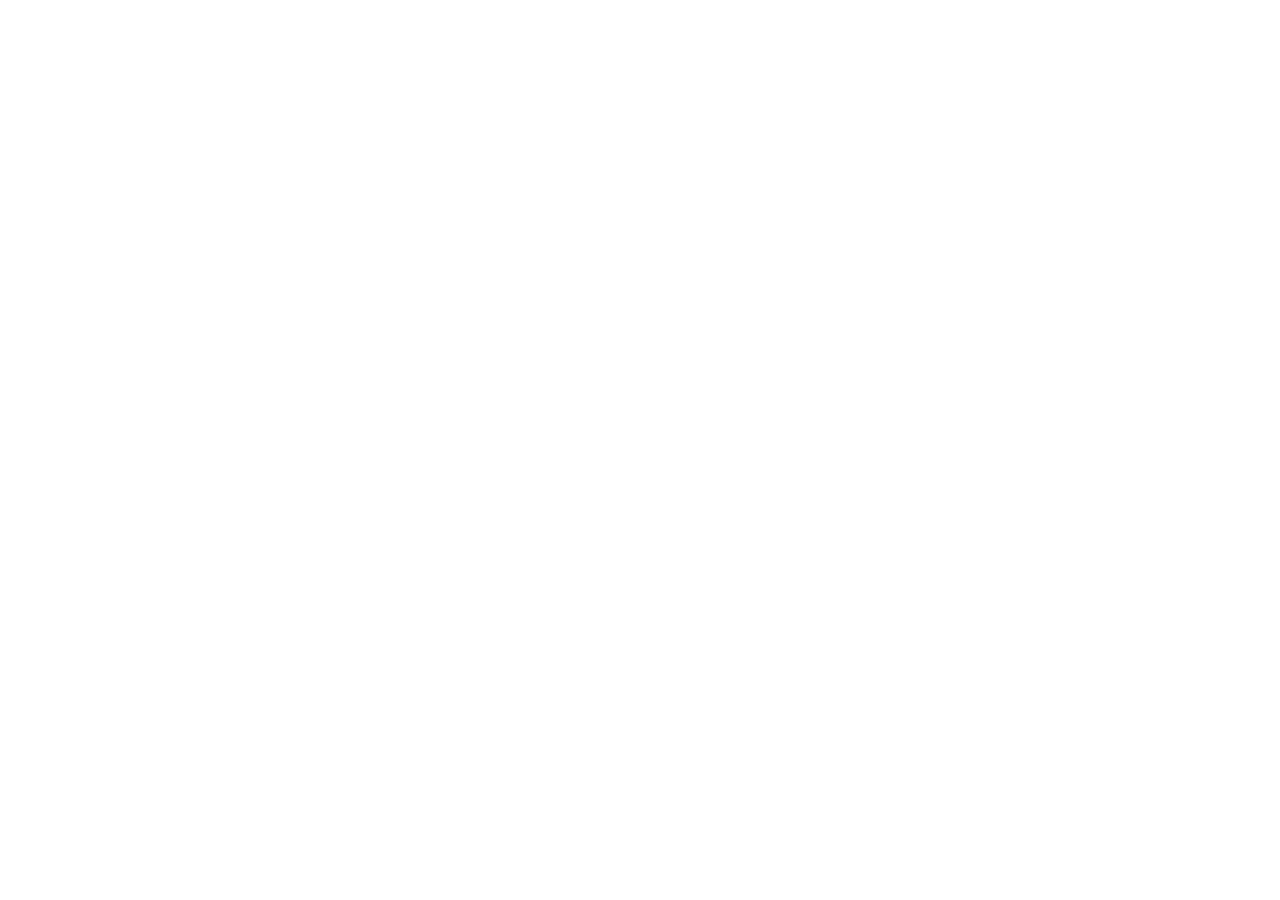
==== commit 78f48358: "Retired: these pages are at https://aisling.stephen8n.com/smk37/ now (redirects only) Co-Authored-By" ====
--- a/controls/index.html
+++ b/controls/index.html
@@ -1,170 +1,10 @@
 <!doctype html>
 <html lang="en">
-<head>
 <meta charset="utf-8">
-<meta name="viewport" content="width=device-width, initial-scale=1">
-<title>AISLING on the SMK-37 Elite · the controls</title>
-<meta name="description" content="Which of the SMK-37 Elite's buttons, knobs and keys does each of the FM-1's jobs in AISLING, its pads and faders, and what it doesn't use yet.">
-<style>
-/* This site's own, on the FM-1 site's bench (web/brand/site.css) */
-.notice { border-left: 4px solid var(--brand-rust); background: var(--brand-strip); }
-.notice p { margin: 0 0 8px; }
-.notice p:last-child { margin-bottom: 0; }
-.notice strong { font: 600 16px/1.3 var(--brand-display); letter-spacing: .02em; color: var(--brand-rust); }
-.pane p { margin: 0 0 10px; }
-.pane p:last-child { margin-bottom: 0; }
-.pane p b, td b, td i { font-weight: 400; font-style: normal; color: var(--brand-green); }
-.bh { margin: 0 0 10px; }
-p.small { color: var(--brand-muted); font-size: 12.5px; }
-.wrap { overflow-x: auto; }
-svg.skp { display: block; width: 100%; min-width: 1100px; height: auto; }
-.skins { margin: 0 0 10px; }
-.skins button { font: inherit; margin-left: 6px; padding: 2px 10px; border: 1px solid var(--brand-rule); border-radius: 4px;
-                background: transparent; color: inherit; cursor: pointer; }
-.skins button[aria-pressed="true"] { border-color: var(--brand-green); box-shadow: inset 0 0 0 1px var(--brand-green); }
-table { border-collapse: collapse; width: 100%; }
-th, td { text-align: left; vertical-align: top; padding: 5px 10px 5px 0; border-top: 1px solid var(--brand-rule); }
-thead th { font-weight: 400; font-size: 12.5px; color: var(--brand-muted); border-top: 0; }
-tbody th { font-weight: 600; white-space: nowrap; }
-td.fm1 { font: 400 12.5px/1.6 var(--brand-mono); color: var(--brand-muted); white-space: nowrap; }
-tr.sub th { padding-top: 14px; font: 600 16px/1.3 var(--brand-display); letter-spacing: .02em; border-top: 0; }
-tbody:first-of-type tr.sub th { padding-top: 4px; }
-ul.plain { list-style: square; padding-left: 1.2rem; margin: 0 0 10px; }
-ul.plain li { margin: 0 0 6px; }
-ul.plain li::marker { color: var(--brand-green); }
-@media (max-width: 47.99rem) {
-  /* a phone: each row's names on one line, what it does under them */
-  thead { position: absolute; width: 1px; height: 1px; overflow: hidden; clip: rect(0 0 0 0); }
-  table, tbody { display: block; }
-  tr { display: grid; grid-template-columns: auto minmax(0, 1fr); column-gap: 12px; padding: 6px 0;
-       border-top: 1px solid var(--brand-rule); }
-  tr.sub { border-top: 0; padding: 0; }
-  th, td { padding: 0; border-top: 0; }
-  tbody th { white-space: normal; }
-  td.fm1:not(:empty)::before { content: "FM-1 "; }
-  td:last-child { grid-column: 1 / -1; padding-top: 2px; }
-  tr.sub th { grid-column: 1 / -1; }
-}
-</style>
-<link rel="canonical" href="https://stephencummins.github.io/smk37-aisling/controls/">
-<meta name="theme-color" content="#f3ead7">
-<link rel="icon" type="image/svg+xml" href="../favicon.svg">
-<link rel="icon" type="image/png" sizes="32x32" href="../favicon-32.png">
-<link rel="apple-touch-icon" href="../apple-touch-icon.png">
-<link rel="preload" as="font" type="font/woff2" crossorigin href="../fonts/BarlowSemiCondensed-SemiBold.woff2">
-<link rel="preload" as="font" type="font/woff2" crossorigin href="../fonts/IBMPlexMono-Regular.woff2">
-<link rel="stylesheet" href="../site.css">
-<script src="../wall.js" defer></script>
-</head>
-<body>
-<div class="wall" data-art="controls" aria-hidden="true"></div>
-<div class="sitebar"><div class="sitebar-in">
-<a class="sitebar-home" href="../" title="AISLING: the home page"><img class="sitebar-mark" src="../mark.png" width="30" height="30" alt=""><span class="sitebar-name">AISLING</span><span class="sitebar-by">by CU_STE</span></a>
-<nav class="sitebar-nav" aria-label="AISLING's pages"><a href="../controls/" title="The Elite's buttons, knobs and keys, and the FM-1 job each does" aria-current="page">controls</a><a href="../docs/" title="How the port works: the flash, the pins, building, testing, and what's still open">docs</a><a href="https://aisling.stephen8n.com/" title="AISLING on the FM-1: install it, the manual, the emulator, the visualiser">fm-1 version</a><a href="https://github.com/stephencummins/smk37-aisling" title="The code, on GitHub: one tree for the FM-1 and the Elite">source</a><a href="https://www.stephen8n.com" title="Stephen Cummins's other things">stephen8n</a></nav>
-</div></div>
-<main class="bench">
-<div class="strip">
-<h1 class="lab"><b>aisling</b> · the controls on the SMK-37 Elite</h1>
-<p class="lab">by CU_STE · <a href="https://www.stephen8n.com">www.stephen8n.com</a></p>
-</div>
-<div class="pane notice" role="note">
-<p><strong>Checked on an Elite.</strong> Each button, knob, key, pad and fader here was tried by hand on an SMK-37
-Elite in November 2026. The FM-1
-version's <a href="https://aisling.stephen8n.com/manual/">manual</a> and <a href="https://aisling.stephen8n.com/cheat/">cheat sheet</a> say more about each job; where
-they or the screen name a button, it is the FM-1's name, in the second column here.</p>
-</div>
-<div class="pane wrap">
-<p class="skins" id="skins" hidden>Your Elite's colours: <button type="button" value="black" aria-pressed="false">Black</button><button type="button" value="grey" aria-pressed="false">Grey and orange</button><button type="button" value="white" aria-pressed="false">White</button><button type="button" value="pink" aria-pressed="false">Pink</button><button type="button" value="red" aria-pressed="false">Red</button></p>
-<svg xmlns="http://www.w3.org/2000/svg" class="skp" viewBox="0 0 1900 924" role="img" aria-label="The SMK-37 Elite's panel running AISLING, each control labelled with what it does"><style>svg.skp{--body:#1b1d21;--tray:#26292f;--edge:#3d4149;--ink:#f1efe6;--muted:#b4b1a4;--dim:#8a8d94;--trayink:#f1efe6;--knob:#0e0f11;--knobedge:#565b65;--mark:#f1efe6;--well:#0e0f11;--btn:#33373f;--btnink:#f1efe6;--cap:#33373f;--accent:#3fce86;--wheel:#0e0f11;--pad:#1b1d21;--kb:#08090a;--kboff:#131417;--kbink:#f1efe6;--kw:#4c5059;--kwoff:#25272c;--kwink:#f1efe6;--kwoffink:#8a8d94;}svg.skp[data-skin="grey"]{--body:#8d9198;--tray:#7c8087;--edge:#676b72;--ink:#111214;--muted:#222427;--dim:#3c3e42;--trayink:#111214;--knob:#ee6a1f;--knobedge:#b34a0c;--mark:#1b1d21;--well:#1b1d21;--btn:#ee6a1f;--btnink:#1b1d21;--cap:#ee6a1f;--accent:#5a1d00;--wheel:#ee6a1f;--pad:#f4f1ea;--kb:#ee6a1f;--kboff:#c99a7c;--kbink:#1b1d21;--kw:#f1efe6;--kwoff:#c4c3be;--kwink:#1b1d21;--kwoffink:#2b2d32;}svg.skp[data-skin="white"]{--body:#ecebe8;--tray:#dcdbd7;--edge:#b4b3ae;--ink:#111214;--muted:#222427;--dim:#3c3e42;--trayink:#111214;--knob:#1b1d21;--knobedge:#4a4d54;--mark:#f1efe6;--well:#1b1d21;--btn:#1b1d21;--btnink:#f1efe6;--cap:#1b1d21;--accent:#0f7a49;--wheel:#1b1d21;--pad:#f4f1ea;--kb:#0e0f11;--kboff:#55585e;--kbink:#f1efe6;--kw:#f1efe6;--kwoff:#a9aaad;--kwink:#1b1d21;--kwoffink:#2b2d32;}svg.skp[data-skin="pink"]{--body:#f2b9c6;--tray:#e6a3b3;--edge:#c98496;--ink:#111214;--muted:#222427;--dim:#3c3e42;--trayink:#111214;--knob:#1b1d21;--knobedge:#4a4d54;--mark:#f1efe6;--well:#1b1d21;--btn:#1b1d21;--btnink:#f1efe6;--cap:#1b1d21;--accent:#7a1436;--wheel:#1b1d21;--pad:#f4f1ea;--kb:#0e0f11;--kboff:#5a4a50;--kbink:#f1efe6;--kw:#f1efe6;--kwoff:#b9a4aa;--kwink:#1b1d21;--kwoffink:#2b2d32;}svg.skp[data-skin="red"]{--body:#d63a34;--tray:#bd2d28;--edge:#96211d;--ink:#ffffff;--muted:#ffe9e6;--dim:#f7c9c4;--trayink:#ffffff;--knob:#0e0f11;--knobedge:#4a4d54;--mark:#f1efe6;--well:#0e0f11;--btn:#1b1d21;--btnink:#f1efe6;--cap:#1b1d21;--accent:#ffe9a8;--wheel:#0e0f11;--pad:#1b1d21;--kb:#0e0f11;--kboff:#5a3a39;--kbink:#f1efe6;--kw:#f1efe6;--kwoff:#b08f8d;--kwink:#1b1d21;--kwoffink:#2b2d32;}svg.skp text{font-family:'Helvetica Neue', Helvetica, Arial, sans-serif}svg.skp .body{fill:var(--body);stroke:var(--edge)}svg.skp .tray{fill:var(--tray)}svg.skp .knob{fill:var(--knob);stroke:var(--knobedge)}svg.skp .mark{stroke:var(--mark)}svg.skp .well{fill:var(--well);stroke:var(--edge)}svg.skp .tick{stroke:var(--edge)}svg.skp .glass{fill:#08090a;stroke:var(--edge)}svg.skp .b{fill:var(--btn);stroke:var(--edge)}svg.skp .cap{fill:var(--cap);stroke:var(--knobedge)}svg.skp .rule{fill:none;stroke:var(--muted)}svg.skp .acc{fill:none;stroke:var(--accent)}svg.skp .lbl{font-weight:600;font-size:18px;fill:var(--ink);letter-spacing:.06em}svg.skp .lbl.small{font-size:15px}svg.skp .btn{font-weight:600;font-size:13px;fill:var(--btnink);letter-spacing:.04em}svg.skp .what{font-size:16px;fill:var(--muted)}svg.skp .what.tray{font-size:14px;fill:var(--trayink)}svg.skp .what.small{font-size:14px}svg.skp .what.green{fill:var(--accent)}svg.skp .what.dim{fill:var(--dim)}svg.skp .pad{font-weight:600;font-size:15px;fill:var(--ink)}svg.skp .key{font-weight:600;font-size:17px;fill:var(--kwink)}svg.skp .key.off{fill:var(--kwoffink)}svg.skp .fx{font-weight:600;font-size:15px;fill:var(--kbink)}svg.skp .wheel{fill:var(--wheel);stroke:var(--edge)}svg.skp .padbase{fill:var(--pad)}svg.skp .kb{fill:var(--kb)}svg.skp .kboff{fill:var(--kboff)}svg.skp .kwoff{fill:var(--kwoff)}svg.skp .kw{fill:var(--kw)}</style><rect x="4" y="4" width="1892" height="916" rx="30" class="body" stroke-width="2"/><rect x="44" y="70" width="48" height="190" rx="12" class="wheel" stroke-width="2"/><line x1="54" y1="96" x2="82" y2="96" class="tick" stroke-width="2"/><line x1="54" y1="119" x2="82" y2="119" class="tick" stroke-width="2"/><line x1="54" y1="142" x2="82" y2="142" class="tick" stroke-width="2"/><line x1="54" y1="165" x2="82" y2="165" class="tick" stroke-width="2"/><line x1="54" y1="188" x2="82" y2="188" class="tick" stroke-width="2"/><line x1="54" y1="211" x2="82" y2="211" class="tick" stroke-width="2"/><line x1="54" y1="234" x2="82" y2="234" class="tick" stroke-width="2"/><text x="68.0" y="284.0" text-anchor="middle" class="lbl small">PITCH</text><rect x="108" y="70" width="48" height="190" rx="12" class="wheel" stroke-width="2"/><line x1="118" y1="96" x2="146" y2="96" class="tick" stroke-width="2"/><line x1="118" y1="119" x2="146" y2="119" class="tick" stroke-width="2"/><line x1="118" y1="142" x2="146" y2="142" class="tick" stroke-width="2"/><line x1="118" y1="165" x2="146" y2="165" class="tick" stroke-width="2"/><line x1="118" y1="188" x2="146" y2="188" class="tick" stroke-width="2"/><line x1="118" y1="211" x2="146" y2="211" class="tick" stroke-width="2"/><line x1="118" y1="234" x2="146" y2="234" class="tick" stroke-width="2"/><text x="132.0" y="284.0" text-anchor="middle" class="lbl small">MOD</text><text x="100.0" y="308.0" text-anchor="middle" class="what">Not used yet</text><rect x="268" y="34" width="216" height="216" rx="14" class="glass" stroke-width="2"/><image x="286" y="52" width="180" height="180" href="[data-uri]" style="image-rendering:pixelated"/><rect x="286" y="268" width="84" height="36" rx="7" class="b" stroke-width="1.5"/><text x="328.0" y="284.0" text-anchor="middle" class="btn">KNOB</text><text x="328.0" y="299.0" text-anchor="middle" class="btn">BANK</text><text x="276.0" y="291.0" text-anchor="end" class="what">Nothing yet</text><rect x="382" y="268" width="84" height="36" rx="7" class="b" stroke-width="1.5"/><text x="424.0" y="284.0" text-anchor="middle" class="btn">FADER</text><text x="424.0" y="299.0" text-anchor="middle" class="btn">BANK</text><text x="476.0" y="291.0" text-anchor="start" class="what">Faders' bank</text><rect x="286" y="312" width="84" height="36" rx="7" class="b" stroke-width="1.5"/><text x="328.0" y="335.0" text-anchor="middle" class="btn">&lt;</text><text x="276.0" y="335.0" text-anchor="end" class="what">All pads let go</text><rect x="382" y="312" width="84" height="36" rx="7" class="b" stroke-width="1.5"/><text x="424.0" y="335.0" text-anchor="middle" class="btn">&gt;</text><text x="476.0" y="335.0" text-anchor="start" class="what">With a pad: latch</text><rect x="286" y="356" width="84" height="36" rx="7" class="b" stroke-width="1.5"/><text x="328.0" y="379.0" text-anchor="middle" class="btn">OCT−</text><text x="276.0" y="379.0" text-anchor="end" class="what">Octave down</text><rect x="382" y="356" width="84" height="36" rx="7" class="b" stroke-width="1.5"/><text x="424.0" y="379.0" text-anchor="middle" class="btn">OCT+</text><text x="476.0" y="379.0" text-anchor="start" class="what">Octave up</text><circle cx="672" cy="80" r="23" class="knob" stroke-width="2.5"/><line x1="672" y1="62" x2="672" y2="73" class="mark" stroke-width="3" stroke-linecap="round"/><text x="672.0" y="46.0" text-anchor="middle" class="lbl">K1</text><text x="672.0" y="126.0" text-anchor="middle" class="what">Volume</text><circle cx="762" cy="80" r="23" class="knob" stroke-width="2.5"/><line x1="762" y1="62" x2="762" y2="73" class="mark" stroke-width="3" stroke-linecap="round"/><text x="762.0" y="46.0" text-anchor="middle" class="lbl">K2</text><text x="762.0" y="126.0" text-anchor="middle" class="what">Level</text><text x="762.0" y="145.0" text-anchor="middle" class="what">(a layer's page)</text><circle cx="852" cy="80" r="23" class="knob" stroke-width="2.5"/><line x1="852" y1="62" x2="852" y2="73" class="mark" stroke-width="3" stroke-linecap="round"/><text x="852.0" y="46.0" text-anchor="middle" class="lbl">K3</text><text x="852.0" y="126.0" text-anchor="middle" class="what">Voice</text><circle cx="942" cy="80" r="23" class="knob" stroke-width="2.5"/><line x1="942" y1="62" x2="942" y2="73" class="mark" stroke-width="3" stroke-linecap="round"/><text x="942.0" y="46.0" text-anchor="middle" class="lbl">K4</text><text x="942.0" y="126.0" text-anchor="middle" class="what">Piece</text><circle cx="1032" cy="80" r="23" class="knob" stroke-width="2.5"/><line x1="1032" y1="62" x2="1032" y2="73" class="mark" stroke-width="3" stroke-linecap="round"/><text x="1032.0" y="46.0" text-anchor="middle" class="lbl">K5</text><circle cx="1122" cy="80" r="23" class="knob" stroke-width="2.5"/><line x1="1122" y1="62" x2="1122" y2="73" class="mark" stroke-width="3" stroke-linecap="round"/><text x="1122.0" y="46.0" text-anchor="middle" class="lbl">K6</text><circle cx="1212" cy="80" r="23" class="knob" stroke-width="2.5"/><line x1="1212" y1="62" x2="1212" y2="73" class="mark" stroke-width="3" stroke-linecap="round"/><text x="1212.0" y="46.0" text-anchor="middle" class="lbl">K7</text><circle cx="1302" cy="80" r="23" class="knob" stroke-width="2.5"/><line x1="1302" y1="62" x2="1302" y2="73" class="mark" stroke-width="3" stroke-linecap="round"/><text x="1302.0" y="46.0" text-anchor="middle" class="lbl">K8</text><path d="M1002 116 v8 H1332 v-8" class="rule" stroke-width="1.5"/><text x="1167.0" y="145.0" text-anchor="middle" class="what">The four values on the screen</text><rect x="631" y="172" width="82" height="66" rx="9" class="padbase"/><rect x="631" y="172" width="82" height="66" rx="9" fill="#FF5A10" fill-opacity=".3" stroke="#FF5A10" stroke-width="2.5"/><text x="672.0" y="211.0" text-anchor="middle" class="pad">Stutter</text><rect x="721" y="172" width="82" height="66" rx="9" class="padbase"/><rect x="721" y="172" width="82" height="66" rx="9" fill="#FF5A10" fill-opacity=".3" stroke="#FF5A10" stroke-width="2.5"/><text x="762.0" y="211.0" text-anchor="middle" class="pad">Half time</text><rect x="811" y="172" width="82" height="66" rx="9" class="padbase"/><rect x="811" y="172" width="82" height="66" rx="9" fill="#FF5A10" fill-opacity=".3" stroke="#FF5A10" stroke-width="2.5"/><text x="852.0" y="211.0" text-anchor="middle" class="pad">Gate</text><rect x="901" y="172" width="82" height="66" rx="9" class="padbase"/><rect x="901" y="172" width="82" height="66" rx="9" fill="#FF5A10" fill-opacity=".3" stroke="#FF5A10" stroke-width="2.5"/><text x="942.0" y="211.0" text-anchor="middle" class="pad">Roll</text><rect x="991" y="172" width="82" height="66" rx="9" class="padbase"/><rect x="991" y="172" width="82" height="66" rx="9" fill="#00D2AA" fill-opacity=".3" stroke="#00D2AA" stroke-width="2.5"/><text x="1032.0" y="211.0" text-anchor="middle" class="pad">Repeat</text><rect x="1081" y="172" width="82" height="66" rx="9" class="padbase"/><rect x="1081" y="172" width="82" height="66" rx="9" fill="#00D2AA" fill-opacity=".3" stroke="#00D2AA" stroke-width="2.5"/><text x="1122.0" y="211.0" text-anchor="middle" class="pad">Macalla</text><rect x="1171" y="172" width="82" height="66" rx="9" class="padbase"/><rect x="1171" y="172" width="82" height="66" rx="9" fill="#00D2AA" fill-opacity=".3" stroke="#00D2AA" stroke-width="2.5"/><text x="1212.0" y="211.0" text-anchor="middle" class="pad">Tape stop</text><rect x="1261" y="172" width="82" height="66" rx="9" class="padbase"/><rect x="1261" y="172" width="82" height="66" rx="9" fill="#00D2AA" fill-opacity=".3" stroke="#00D2AA" stroke-width="2.5"/><text x="1302.0" y="211.0" text-anchor="middle" class="pad">Reverse</text><rect x="631" y="248" width="82" height="66" rx="9" class="padbase"/><rect x="631" y="248" width="82" height="66" rx="9" fill="#A050FF" fill-opacity=".3" stroke="#A050FF" stroke-width="2.5"/><text x="672.0" y="287.0" text-anchor="middle" class="pad">Reverb</text><rect x="721" y="248" width="82" height="66" rx="9" class="padbase"/><rect x="721" y="248" width="82" height="66" rx="9" fill="#A050FF" fill-opacity=".3" stroke="#A050FF" stroke-width="2.5"/><text x="762.0" y="287.0" text-anchor="middle" class="pad">Shimmer</text><rect x="811" y="248" width="82" height="66" rx="9" class="padbase"/><rect x="811" y="248" width="82" height="66" rx="9" fill="#A050FF" fill-opacity=".3" stroke="#A050FF" stroke-width="2.5"/><text x="852.0" y="287.0" text-anchor="middle" class="pad">Freeze</text><rect x="901" y="248" width="82" height="66" rx="9" class="padbase"/><rect x="901" y="248" width="82" height="66" rx="9" fill="#A050FF" fill-opacity=".3" stroke="#A050FF" stroke-width="2.5"/><text x="942.0" y="287.0" text-anchor="middle" class="pad">Wash</text><rect x="991" y="248" width="82" height="66" rx="9" class="padbase"/><rect x="991" y="248" width="82" height="66" rx="9" fill="#FFBE00" fill-opacity=".3" stroke="#FFBE00" stroke-width="2.5"/><text x="1032.0" y="287.0" text-anchor="middle" class="pad">Flange</text><rect x="1081" y="248" width="82" height="66" rx="9" class="padbase"/><rect x="1081" y="248" width="82" height="66" rx="9" fill="#FFBE00" fill-opacity=".3" stroke="#FFBE00" stroke-width="2.5"/><text x="1122.0" y="287.0" text-anchor="middle" class="pad">Phaser</text><rect x="1171" y="248" width="82" height="66" rx="9" class="padbase"/><rect x="1171" y="248" width="82" height="66" rx="9" fill="#FFBE00" fill-opacity=".3" stroke="#FFBE00" stroke-width="2.5"/><text x="1212.0" y="287.0" text-anchor="middle" class="pad">Drive</text><rect x="1261" y="248" width="82" height="66" rx="9" class="padbase"/><rect x="1261" y="248" width="82" height="66" rx="9" fill="#FFBE00" fill-opacity=".3" stroke="#FFBE00" stroke-width="2.5"/><text x="1302.0" y="287.0" text-anchor="middle" class="pad">Crush</text><rect x="631" y="347" width="20" height="20" rx="5" fill="#FF5A10"/><text x="661.0" y="363.0" text-anchor="start" class="what">Rhythm</text><rect x="781" y="347" width="20" height="20" rx="5" fill="#00D2AA"/><text x="811.0" y="363.0" text-anchor="start" class="what">Echo</text><rect x="931" y="347" width="20" height="20" rx="5" fill="#A050FF"/><text x="961.0" y="363.0" text-anchor="start" class="what">Space</text><rect x="1081" y="347" width="20" height="20" rx="5" fill="#FFBE00"/><text x="1111.0" y="363.0" text-anchor="start" class="what">Colour</text><text x="631.0" y="396.0" text-anchor="start" class="what">A pad: its effect on the whole music while it is down. It glows in its group's colour, bright while held.</text><text x="631.0" y="420.0" text-anchor="start" class="what">&gt; held, a pad hit: the effect stays on (its light beats).   &lt;: every pad let go.</text><text x="631.0" y="444.0" text-anchor="start" class="what">A pad down, K5 to K8 turned: a throw of Filter, Wet, Energy or Duck.</text><text x="1434.0" y="46.0" text-anchor="middle" class="lbl">F1</text><rect x="1430" y="58" width="8" height="118" rx="4" class="well" stroke-width="1.5"/><rect x="1407" y="104" width="54" height="22" rx="5" class="cap" stroke-width="2"/><text x="1434.0" y="198.0" text-anchor="middle" class="what">Drone</text><text x="1434.0" y="220.0" text-anchor="middle" class="what green">Filter</text><text x="1562.0" y="46.0" text-anchor="middle" class="lbl">F2</text><rect x="1558" y="58" width="8" height="118" rx="4" class="well" stroke-width="1.5"/><rect x="1535" y="104" width="54" height="22" rx="5" class="cap" stroke-width="2"/><text x="1562.0" y="198.0" text-anchor="middle" class="what">Sequence</text><text x="1562.0" y="220.0" text-anchor="middle" class="what green">Wet</text><text x="1690.0" y="46.0" text-anchor="middle" class="lbl">F3</text><rect x="1686" y="58" width="8" height="118" rx="4" class="well" stroke-width="1.5"/><rect x="1663" y="104" width="54" height="22" rx="5" class="cap" stroke-width="2"/><text x="1690.0" y="198.0" text-anchor="middle" class="what">Sequence 2</text><text x="1690.0" y="220.0" text-anchor="middle" class="what green">Energy</text><text x="1818.0" y="46.0" text-anchor="middle" class="lbl">F4</text><rect x="1814" y="58" width="8" height="118" rx="4" class="well" stroke-width="1.5"/><rect x="1791" y="104" width="54" height="22" rx="5" class="cap" stroke-width="2"/><text x="1818.0" y="198.0" text-anchor="middle" class="what">Lead</text><text x="1818.0" y="220.0" text-anchor="middle" class="what green">Duck</text><text x="1673.0" y="244.0" text-anchor="middle" class="what small">The mix; under it, with FADER BANK lit</text><rect x="1376" y="258" width="512" height="226" rx="14" class="tray"/><rect x="1392" y="272" width="70" height="42" rx="7" class="b" stroke-width="1.5"/><text x="1427.0" y="298.0" text-anchor="middle" class="btn">ARP</text><text x="1427.0" y="334.0" text-anchor="middle" class="what tray">Sequence</text><rect x="1474" y="272" width="70" height="42" rx="7" class="b" stroke-width="1.5"/><text x="1509.0" y="291.0" text-anchor="middle" class="btn">NOTE</text><text x="1509.0" y="306.0" text-anchor="middle" class="btn">REPEAT</text><text x="1509.0" y="334.0" text-anchor="middle" class="what tray">Lead</text><rect x="1556" y="272" width="70" height="42" rx="7" class="b" stroke-width="1.5"/><text x="1591.0" y="298.0" text-anchor="middle" class="btn">SCALE</text><text x="1591.0" y="334.0" text-anchor="middle" class="what tray">Perform</text><text x="1591.0" y="351.0" text-anchor="middle" class="what tray">held: Lock</text><rect x="1638" y="272" width="70" height="42" rx="7" class="b" stroke-width="1.5"/><text x="1673.0" y="298.0" text-anchor="middle" class="btn">CHORD</text><text x="1673.0" y="334.0" text-anchor="middle" class="what tray">Drone</text><rect x="1720" y="272" width="70" height="42" rx="7" class="b" stroke-width="1.5"/><text x="1755.0" y="298.0" text-anchor="middle" class="btn">GLOBE</text><text x="1755.0" y="334.0" text-anchor="middle" class="what tray">Setup, Arc</text><text x="1755.0" y="351.0" text-anchor="middle" class="what tray">held: save</text><rect x="1802" y="272" width="70" height="42" rx="7" class="b" stroke-width="1.5"/><text x="1837.0" y="298.0" text-anchor="middle" class="btn">BT</text><text x="1837.0" y="334.0" text-anchor="middle" class="what tray">Atmosphere</text><text x="1837.0" y="351.0" text-anchor="middle" class="what tray">held: save</text><rect x="1392" y="378" width="70" height="42" rx="7" class="b" stroke-width="1.5"/><text x="1427.0" y="404.0" text-anchor="middle" class="btn">PATCH</text><text x="1427.0" y="440.0" text-anchor="middle" class="what tray">Aisling,</text><text x="1427.0" y="457.0" text-anchor="middle" class="what tray">Key</text><rect x="1474" y="378" width="70" height="42" rx="7" class="b" stroke-width="1.5"/><text x="1509.0" y="404.0" text-anchor="middle" class="btn">PARA</text><text x="1509.0" y="440.0" text-anchor="middle" class="what tray">Chords</text><text x="1509.0" y="457.0" text-anchor="middle" class="what tray">held: next</text><rect x="1556" y="378" width="70" height="42" rx="7" class="b" stroke-width="1.5"/><text x="1591.0" y="404.0" text-anchor="middle" class="btn">FX</text><text x="1591.0" y="440.0" text-anchor="middle" class="what tray">Space</text><rect x="1638" y="378" width="70" height="42" rx="7" class="b" stroke-width="1.5"/><text x="1673.0" y="404.0" text-anchor="middle" class="btn">SEQ</text><text x="1673.0" y="440.0" text-anchor="middle" class="what tray">Sequence 2</text><rect x="1720" y="378" width="70" height="42" rx="7" class="b" stroke-width="1.5"/><text x="1755.0" y="397.0" text-anchor="middle" class="btn">SEQ</text><text x="1755.0" y="412.0" text-anchor="middle" class="btn">PLAY</text><text x="1755.0" y="440.0" text-anchor="middle" class="what tray">Play /</text><text x="1755.0" y="457.0" text-anchor="middle" class="what tray">rest</text><rect x="1802" y="378" width="70" height="42" rx="7" class="b" stroke-width="1.5"/><text x="1837.0" y="397.0" text-anchor="middle" class="btn">SEQ</text><text x="1837.0" y="412.0" text-anchor="middle" class="btn">REC</text><text x="1837.0" y="440.0" text-anchor="middle" class="what tray">Hold</text><text x="1837.0" y="457.0" text-anchor="middle" class="what tray">held: effects</text><rect x="32" y="540" width="1836" height="316" rx="10" class="tray"/><rect x="41.5" y="548" width="79.7" height="300" rx="5" class="kwoff"/><text x="81.4" y="832.0" text-anchor="middle" class="key off">C3</text><rect x="124.2" y="548" width="79.7" height="300" rx="5" class="kwoff"/><text x="164.1" y="832.0" text-anchor="middle" class="key off">D</text><rect x="207.0" y="548" width="79.7" height="300" rx="5" class="kwoff"/><text x="246.8" y="832.0" text-anchor="middle" class="key off">E</text><rect x="289.7" y="548" width="79.7" height="300" rx="5" class="kw"/><text x="329.5" y="832.0" text-anchor="middle" class="key">F3</text><rect x="372.4" y="548" width="79.7" height="300" rx="5" class="kw"/><text x="412.3" y="832.0" text-anchor="middle" class="key">G</text><rect x="455.1" y="548" width="79.7" height="300" rx="5" class="kw"/><text x="495.0" y="832.0" text-anchor="middle" class="key">A</text><rect x="537.9" y="548" width="79.7" height="300" rx="5" class="kw"/><text x="577.7" y="832.0" text-anchor="middle" class="key">B</text><rect x="620.6" y="548" width="79.7" height="300" rx="5" class="kw"/><text x="660.5" y="832.0" text-anchor="middle" class="key">C4</text><rect x="703.3" y="548" width="79.7" height="300" rx="5" class="kw"/><text x="743.2" y="832.0" text-anchor="middle" class="key">D</text><rect x="786.0" y="548" width="79.7" height="300" rx="5" class="kw"/><text x="825.9" y="832.0" text-anchor="middle" class="key">E</text><rect x="868.8" y="548" width="79.7" height="300" rx="5" class="kw"/><text x="908.6" y="832.0" text-anchor="middle" class="key">F</text><rect x="951.5" y="548" width="79.7" height="300" rx="5" class="kw"/><text x="991.4" y="832.0" text-anchor="middle" class="key">G</text><rect x="1034.2" y="548" width="79.7" height="300" rx="5" class="kw"/><text x="1074.1" y="832.0" text-anchor="middle" class="key">A</text><rect x="1117.0" y="548" width="79.7" height="300" rx="5" class="kw"/><text x="1156.8" y="832.0" text-anchor="middle" class="key">B</text><rect x="1199.7" y="548" width="79.7" height="300" rx="5" class="kw"/><text x="1239.5" y="832.0" text-anchor="middle" class="key">C5</text><rect x="1282.4" y="548" width="79.7" height="300" rx="5" class="kw"/><text x="1322.3" y="832.0" text-anchor="middle" class="key">D</text><rect x="1365.1" y="548" width="79.7" height="300" rx="5" class="kw"/><text x="1405.0" y="832.0" text-anchor="middle" class="key">E</text><rect x="1447.9" y="548" width="79.7" height="300" rx="5" class="kw"/><text x="1487.7" y="832.0" text-anchor="middle" class="key">F</text><rect x="1530.6" y="548" width="79.7" height="300" rx="5" class="kw"/><text x="1570.5" y="832.0" text-anchor="middle" class="key">G5</text><rect x="1613.3" y="548" width="79.7" height="300" rx="5" class="kwoff"/><text x="1653.2" y="832.0" text-anchor="middle" class="key off">A</text><rect x="1696.0" y="548" width="79.7" height="300" rx="5" class="kwoff"/><text x="1735.9" y="832.0" text-anchor="middle" class="key off">B</text><rect x="1778.8" y="548" width="79.7" height="300" rx="5" class="kwoff"/><text x="1818.6" y="832.0" text-anchor="middle" class="key off">C6</text><rect x="98.7" y="548" width="48" height="186" rx="4" class="kboff"/><rect x="181.5" y="548" width="48" height="186" rx="4" class="kboff"/><rect x="346.9" y="548" width="48" height="186" rx="4" class="kb"/><text transform="translate(376.9 720) rotate(-90)" class="fx">Ceo</text><rect x="429.6" y="548" width="48" height="186" rx="4" class="kb"/><text transform="translate(459.6 720) rotate(-90)" class="fx">Macalla</text><rect x="512.4" y="548" width="48" height="186" rx="4" class="kb"/><text transform="translate(542.4 720) rotate(-90)" class="fx">Fras</text><rect x="677.8" y="548" width="48" height="186" rx="4" class="kb"/><text transform="translate(707.8 720) rotate(-90)" class="fx">Repeat</text><rect x="760.5" y="548" width="48" height="186" rx="4" class="kb"/><text transform="translate(790.5 720) rotate(-90)" class="fx">Shimmer</text><rect x="926.0" y="548" width="48" height="186" rx="4" class="kb"/><text transform="translate(956.0 720) rotate(-90)" class="fx">Freeze</text><rect x="1008.7" y="548" width="48" height="186" rx="4" class="kb"/><text transform="translate(1038.7 720) rotate(-90)" class="fx">Octave</text><rect x="1091.5" y="548" width="48" height="186" rx="4" class="kb"/><text transform="translate(1121.5 720) rotate(-90)" class="fx">Return</text><rect x="1256.9" y="548" width="48" height="186" rx="4" class="kb"/><text transform="translate(1286.9 720) rotate(-90)" class="fx">Rise</text><rect x="1339.6" y="548" width="48" height="186" rx="4" class="kb"/><text transform="translate(1369.6 720) rotate(-90)" class="fx">Close</text><rect x="1505.1" y="548" width="48" height="186" rx="4" class="kb"/><text transform="translate(1535.1 720) rotate(-90)" class="fx">Transpose</text><rect x="1587.8" y="548" width="48" height="186" rx="4" class="kboff"/><rect x="1670.5" y="548" width="48" height="186" rx="4" class="kboff"/><path d="M290.2 534 v-10 H1609.8 v10" class="acc" stroke-width="2"/><text x="950.0" y="514.0" text-anchor="middle" class="what">F3 to G5 play. White keys: the Lead, in the piece's scale. Black keys: an effect each while held.</text><text x="164.1" y="514.0" text-anchor="middle" class="what dim">Silent for now</text><text x="1735.9" y="514.0" text-anchor="middle" class="what dim">Silent for now</text><text x="950.0" y="892.0" text-anchor="middle" class="what">SCALE (PERFORM): every one of the 27 keys an effect while held.   OCT− with OCT+, five seconds: the update mode.</text></svg>
-<p class="small"><a href="../img/smk37-panel.svg">The diagram alone</a>, at full size.</p>
-<script>
-(function () {
-  var svg = document.querySelector("svg.skp"), bar = document.getElementById("skins"), key = "aisling-smk37-skin";
-  function set(k) {
-    svg.setAttribute("data-skin", k);
-    bar.querySelectorAll("button").forEach(function (b) { b.setAttribute("aria-pressed", b.value === k ? "true" : "false"); });
-  }
-  var k = "black";
-  try { k = localStorage.getItem(key) || k; } catch (e) {}
-  bar.hidden = false;
-  set(bar.querySelector('button[value="' + k + '"]') ? k : "black");
-  bar.addEventListener("click", function (e) {
-    if (e.target.tagName !== "BUTTON") return;
-    set(e.target.value);
-    try { localStorage.setItem(key, e.target.value); } catch (x) {}
-  });
-})();
-</script>
-</div>
-<div class="pane wrap">
-<table>
-<thead><tr><th scope="col">Elite</th><th scope="col">FM-1</th><th scope="col">What it does</th></tr></thead>
-<tbody>
-<tr class="sub"><th scope="rowgroup" colspan="3">The buttons</th></tr>
-<tr><th scope="row">SEQ PLAY</th><td class="fm1">PLAY</td><td>Play / rest</td></tr>
-<tr><th scope="row">SEQ REC</th><td class="fm1">REC</td><td>A tap: hold (the echo repeats what it holds), held: the effects grid (16 effects on the white keys)</td></tr>
-<tr><th scope="row">PARA</th><td class="fm1">EDIT</td><td>A tap: the Chords page, held: the next chord</td></tr>
-<tr><th scope="row">SCALE</th><td class="fm1">SEL</td><td>PERFORM (again: back to the page you came from): the knobs Filter, Wet, Energy, Chorus; every one of the 27 keys an effect on the whole music while held (the white keys in fours: Rhythm, Echo, Space, Colour); SAVE tapped there: the Lead forgets its ideas and its theme. Held: Lock</td></tr>
-<tr><th scope="row">PATCH</th><td class="fm1">HOME</td><td>The Aisling page (Filter, Evolve, Motion, Drift; ALGORITHM, Evolve's timing); again, the Key page (Tempo, Root, Mode, Transpose). Held, with OCT− or OCT+: undo or redo</td></tr>
-<tr><th scope="row">CHORD</th><td class="fm1">ENV</td><td>The Drone (Pedal, Reso, Phaser, Attack); again, its sound (Colour, Release, Reverb, Echo); again, its Move page (Width, Time, Rate, Intro)</td></tr>
-<tr><th scope="row">ARP</th><td class="fm1">ARP</td><td>The Sequence (Density, Octave, Length, Grid); again, its sound (Cutoff, Decay, Reverb, Echo); again, its Repeats (Repeat A, A time, Repeat B, B time); again, its Move page</td></tr>
-<tr><th scope="row">NOTE REPEAT</th><td class="fm1">LFO</td><td>The Lead (Phrases, Octave, Ornament, Vibrato); again, its sound (Tone, Attack, Reverb, Echo); again, its style (Ornament, Glide, Vibrato, Memory); again, its Move page</td></tr>
-<tr><th scope="row">SEQ</th><td class="fm1">SEQ</td><td>Sequence 2 (Chance, Octave, Length, Level); again, its sound; again, the Pattern page (write the steps on the keys); again, its Move page</td></tr>
-<tr><th scope="row">BT</th><td class="fm1">SAVE</td><td>The Atmosphere (Density, Width, Drift, Air); again, its sound (Colour, Ring, Reverb, Echo); again, its Move page. Held: save</td></tr>
-<tr><th scope="row">FX</th><td class="fm1">FX</td><td>Space (Echo, Echo time, Feedback, Reverb); again, the Echo page (Blur, Tone, Width, Size)</td></tr>
-<tr><th scope="row">GLOBE</th><td class="fm1">GLO</td><td>Setup (Tune, MIDI out, Lights, Save; ALGORITHM, the sleep timer); again, the Arc (Lead in, Bridge, Arc, Memory). Held: save; held on: the piece back to its recipe</td></tr>
-<tr><th scope="row">OCTAVE− / OCTAVE+</th><td class="fm1">OCT− / OCT+</td><td>On the Sequence's, the Lead's and Sequence 2's pages, its octave (lit while it's above or below where the piece was loaded)</td></tr>
-<tr><th scope="row">FADER BANK</th><td class="fm1"></td><td>The faders: the mix, or (lit) Filter, Wet, Energy and Duck.</td></tr>
-<tr><th scope="row">&gt;</th><td class="fm1"></td><td>Held, with a pad: latches that pad's effect. Lit while any is latched.</td></tr>
-<tr><th scope="row">&lt;</th><td class="fm1"></td><td>Lets every pad and latch go.</td></tr>
-<tr><th scope="row">KNOB BANK</th><td class="fm1"></td><td>Nothing yet.</td></tr>
-</tbody>
-<tbody>
-<tr class="sub"><th scope="rowgroup" colspan="3">The knobs</th></tr>
-<tr><th scope="row">K1</th><td class="fm1">MASTER</td><td>The volume. The Elite's knobs turn without end, so this one starts at half (−6&nbsp;dB) each time it is switched on; 43 clicks take it from silence to full.</td></tr>
-<tr><th scope="row">K2</th><td class="fm1">SELECT</td><td>On a layer's pages, its level; on the Aisling page, Energy (elsewhere nothing)</td></tr>
-<tr><th scope="row">K3</th><td class="fm1">ALGORITHM</td><td>On a layer's page, its voice (the Atmosphere: its character); on the Aisling page, Evolve's timing; on the Setup page, the sleep timer</td></tr>
-<tr><th scope="row">K4</th><td class="fm1">PRESETS</td><td>The piece</td></tr>
-<tr><th scope="row">K5–K8</th><td class="fm1">K1–K4</td><td>The four settings the screen shows, in order.</td></tr>
-</tbody>
-<tbody>
-<tr class="sub"><th scope="rowgroup" colspan="3">The keys</th></tr>
-<tr><th scope="row">White keys F3–G5</th><td class="fm1">the 16 white</td><td>Play the Lead (the piece's flute, fiddle or voice), in the piece's scale</td></tr>
-<tr><th scope="row">Black keys F♯3–F♯5</th><td class="fm1">the 11 black</td><td>Eleven effects, each while held: Ceo, Macalla, Fras, Repeat, Shimmer, Freeze, Octave, Return, then Rise, Close, Transpose (in PERFORM: the solos)</td></tr>
-<tr><th scope="row">C3–E3, G♯5–C6</th><td class="fm1"></td><td>Silent for now: the FM-1 has 27 keys, and these are the Elite's other ten.</td></tr>
-</tbody>
-</table>
-</div>
-<div class="two">
-<section class="pane">
-<h2 class="bh">The pads and the faders</h2>
-<ul class="plain">
-  <li><b>The 16 pads:</b> PERFORM's effects, on any page, each on while its pad is down. Top row: Stutter, Half time,
-  Gate, Roll, Repeat, Macalla, Tape stop, Reverse. Bottom row: Reverb, Shimmer, Freeze, Wash, Flange, Phaser, Drive,
-  Crush.</li>
-  <li><b>The pads' lights:</b> each glows in its group's colour: orange for the rhythm effects, sea green for the
-  echoes, heather for the space, yellow for the colour. Bright while held, beating while latched, dark asleep.</li>
-  <li><b>&gt; held, a pad hit:</b> that effect stays on; the same again lets it go. &gt; is lit while any is
-  latched.</li>
-  <li><b>&lt; tapped:</b> every pad and latch let go.</li>
-  <li><b>A pad down, K5 to K8 turned:</b> a throw of Filter, Wet, Energy or Duck, which go back when the last pad is
-  up.</li>
-  <li><b>The 4 faders:</b> the mix, left to right: the Drone, the Sequence, Sequence 2 and the Lead. With FADER BANK
-  lit: Filter, Wet, Energy and Duck. A fader does nothing until it is moved. The mix is saved with the piece; Filter,
-  Wet, Energy and Duck are not.</li>
-</ul>
-<p><b>Not used yet:</b> the pitch and mod wheels, the pedal, KNOB BANK, the outer keys and
-Bluetooth.</p>
-</section>
-<section class="pane">
-<h2 class="bh">What the Elite doesn't have</h2>
-<ul class="plain">
-  <li><b>Lit keys.</b> The FM-1 lights the key the Lead sounds, and the black keys (dark while held); the Elite's keys
-  have no lights. Its buttons do, and AISLING uses them as on the FM-1.</li>
-  <li><b>MIDI in on the TRS jack.</b> On the Elite, MIDI comes in over USB only.</li>
-</ul>
-</section>
-</div>
-</main>
-</body>
+<title>AISLING on the SMK-37 Elite has moved</title>
+<link rel="canonical" href="https://aisling.stephen8n.com/smk37/controls/">
+<meta http-equiv="refresh" content="0; url=https://aisling.stephen8n.com/smk37/controls/">
+<meta name="robots" content="noindex">
+<script>location.replace("https://aisling.stephen8n.com/smk37/controls/" + location.hash)</script>
+<p>These pages are part of the AISLING site now: <a href="https://aisling.stephen8n.com/smk37/controls/">https://aisling.stephen8n.com/smk37/controls/</a></p>
 </html>
